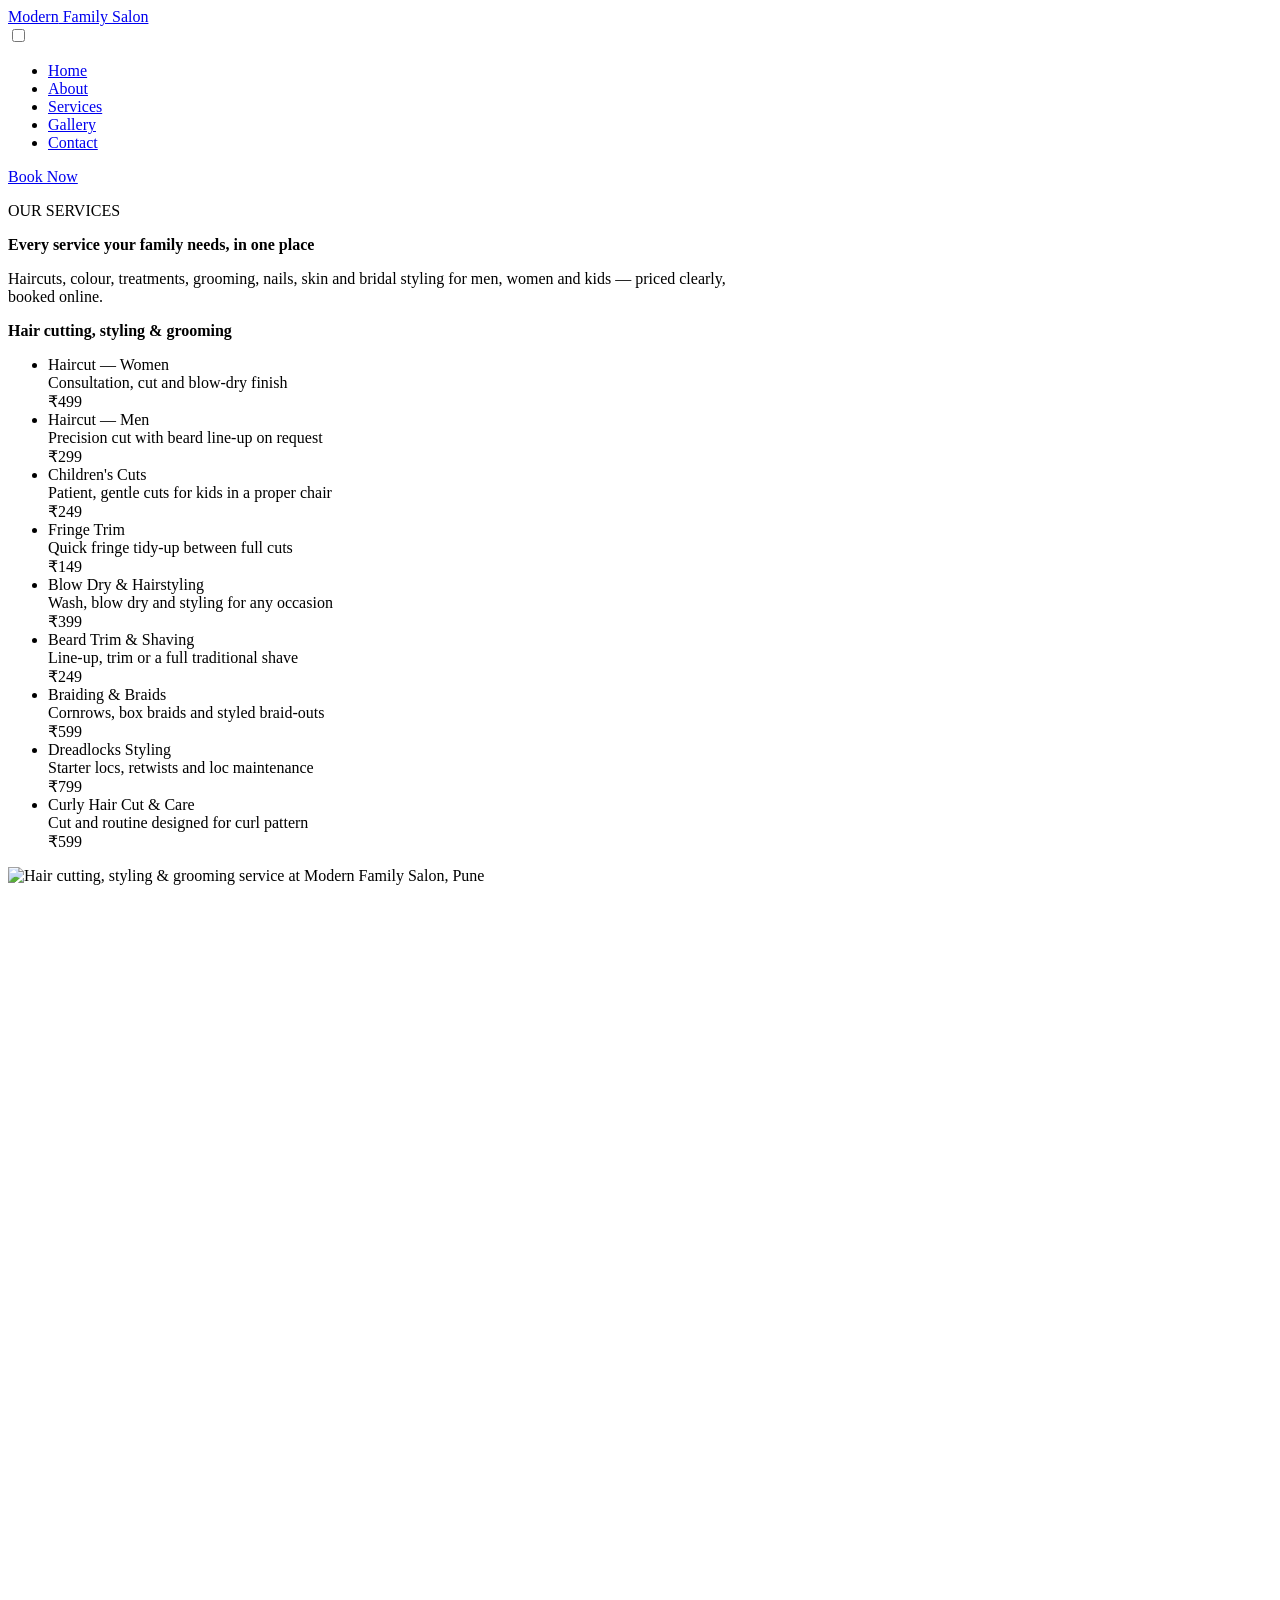
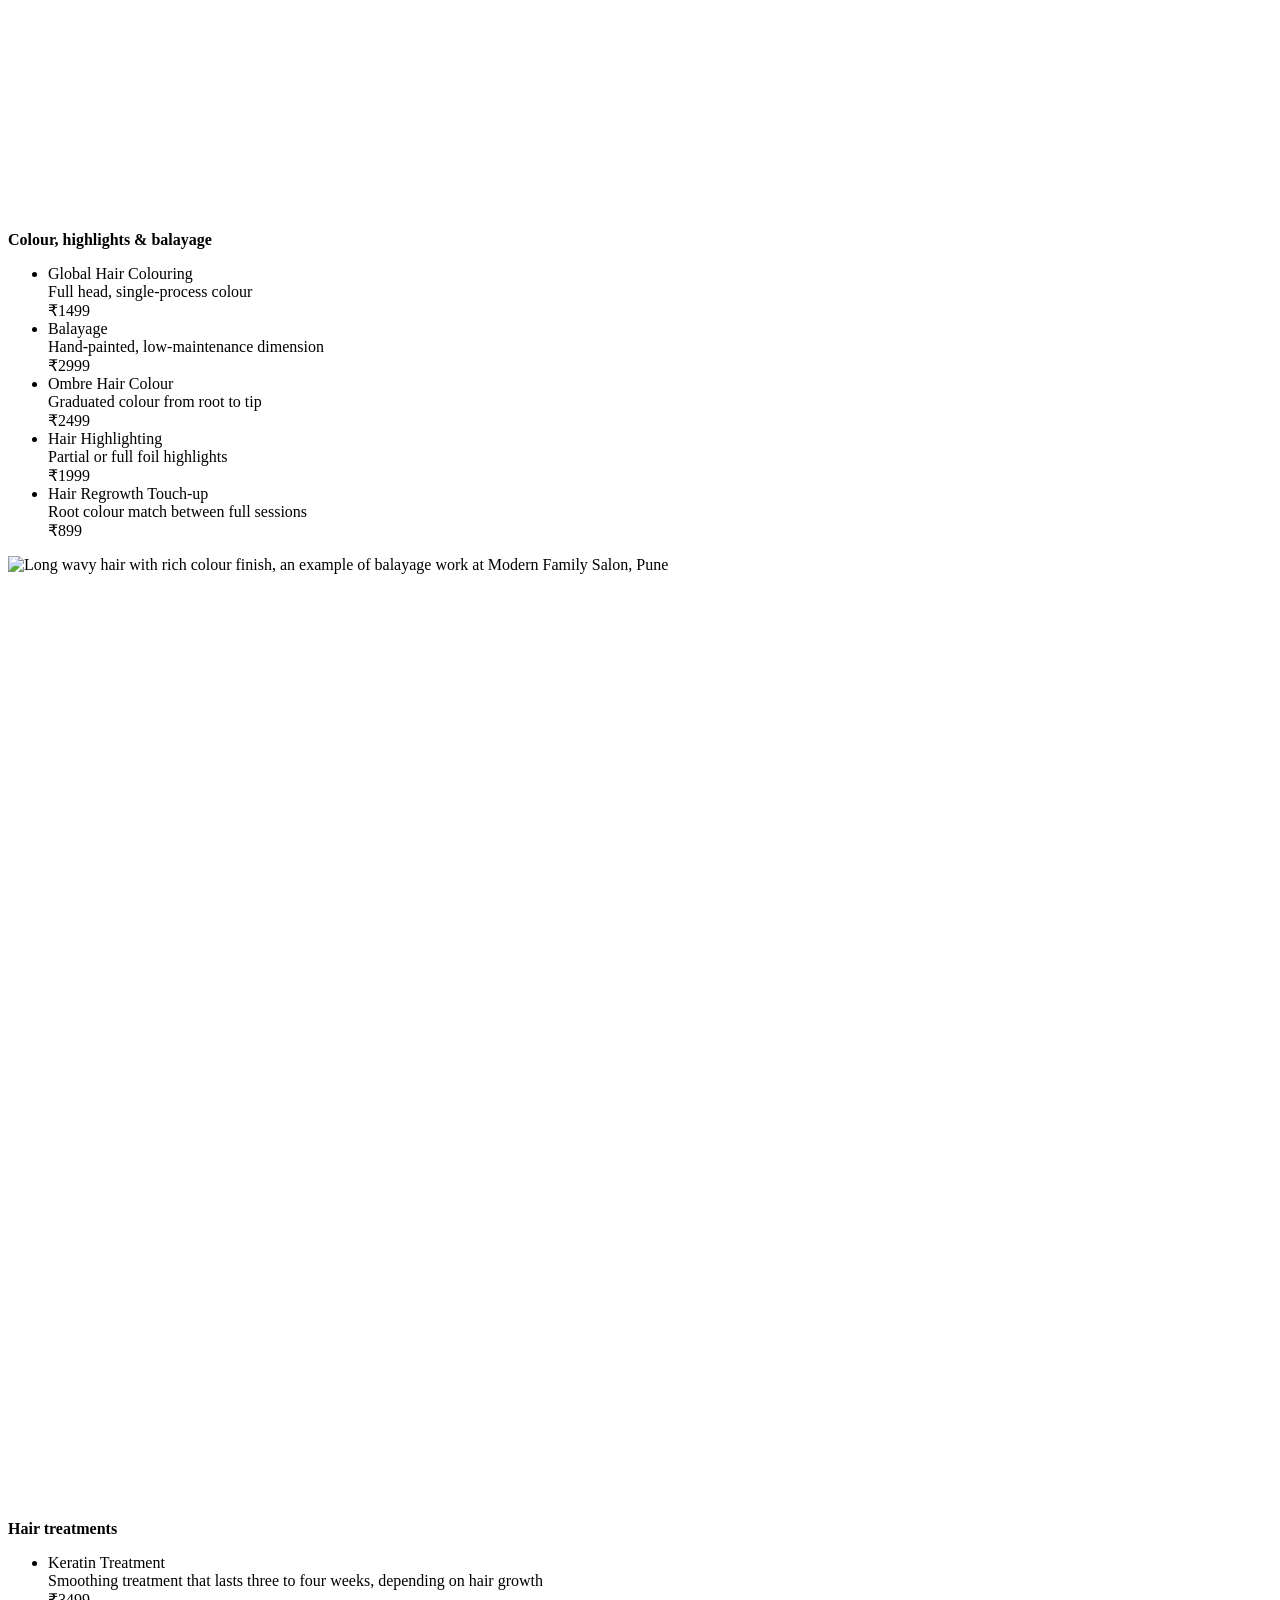
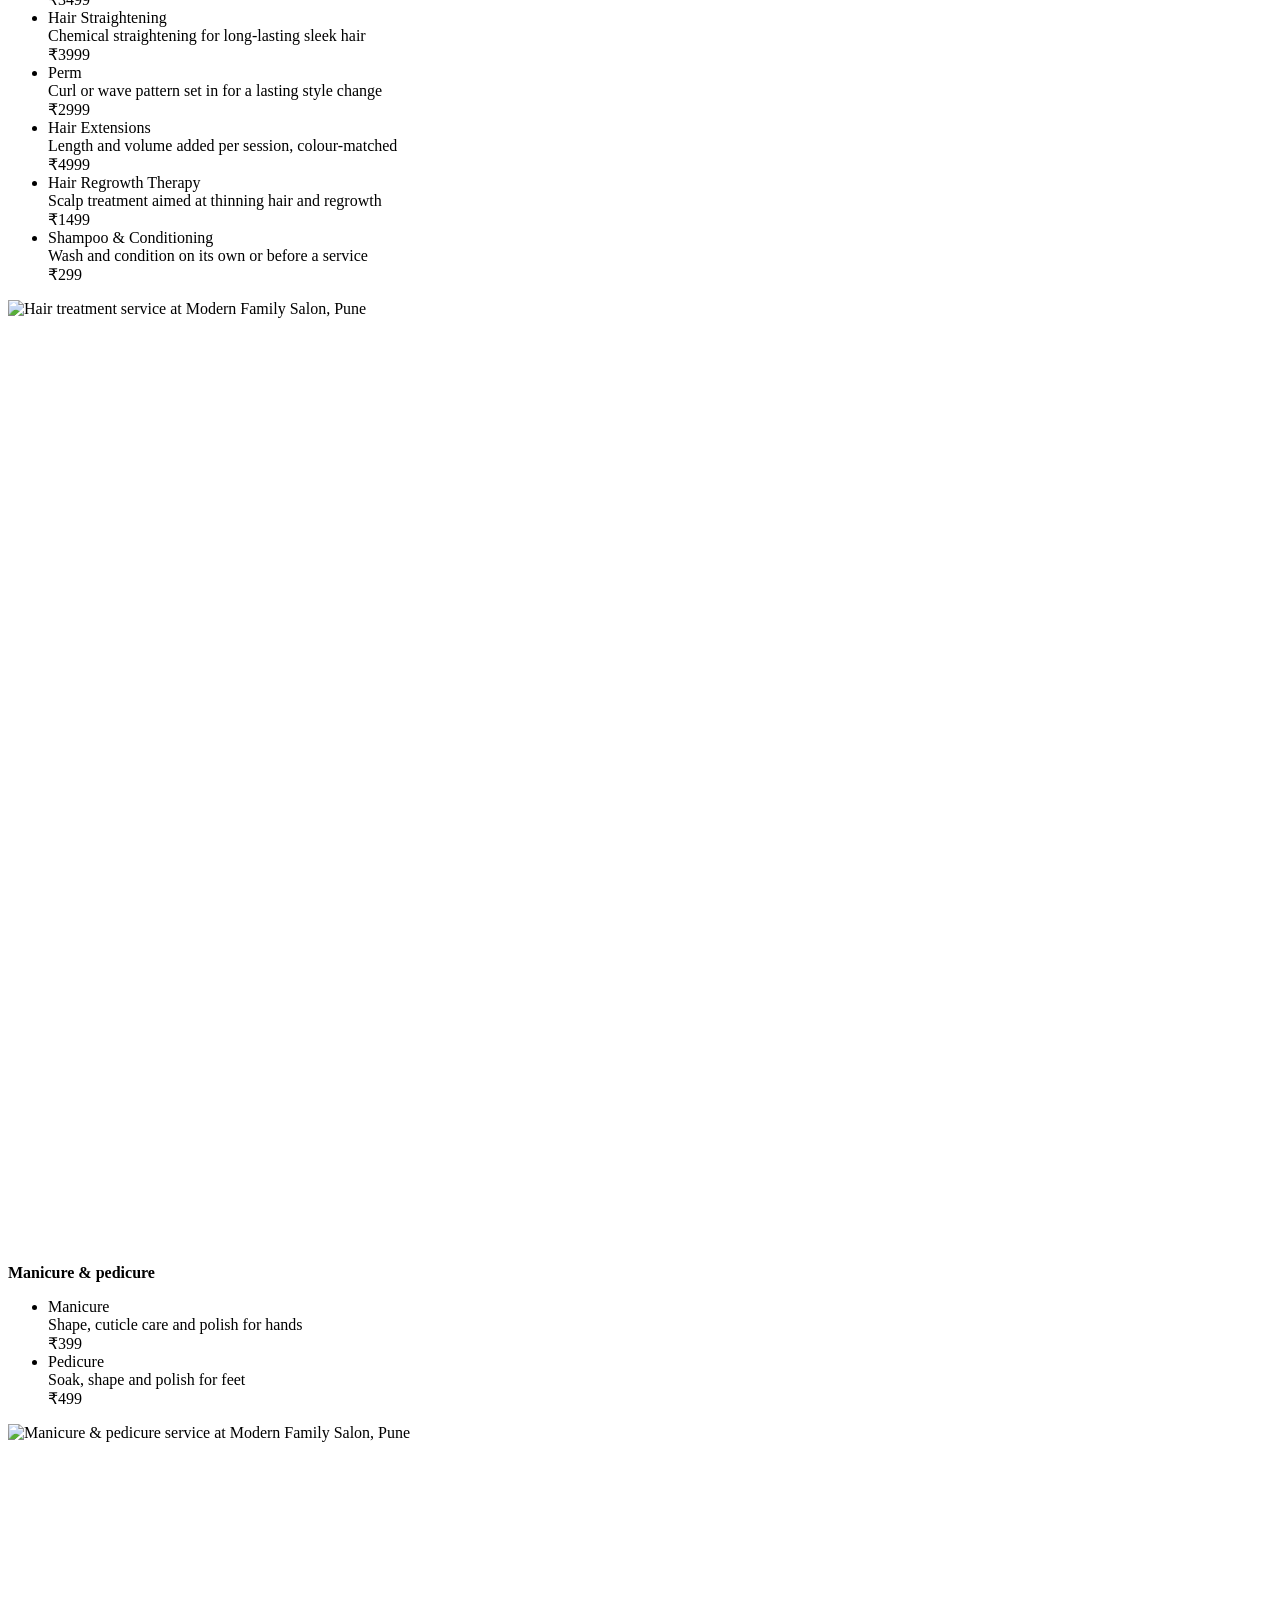
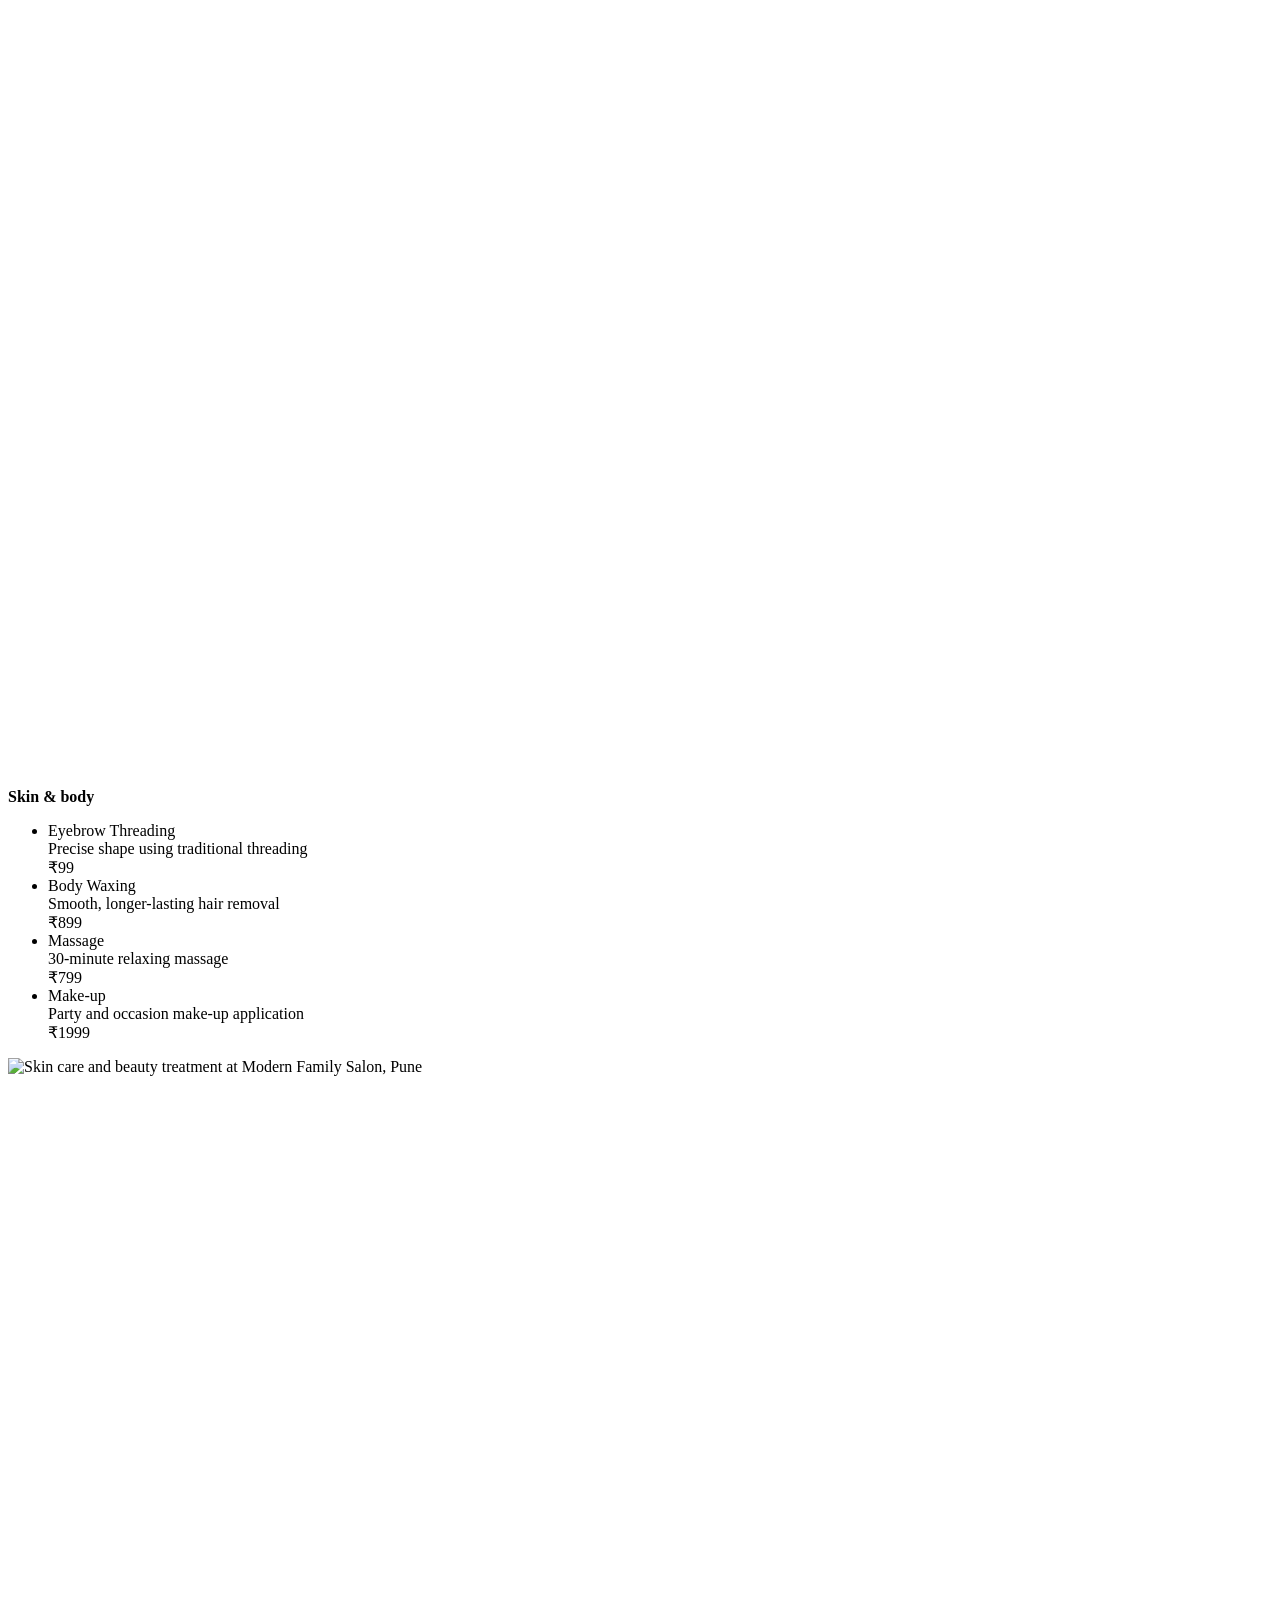
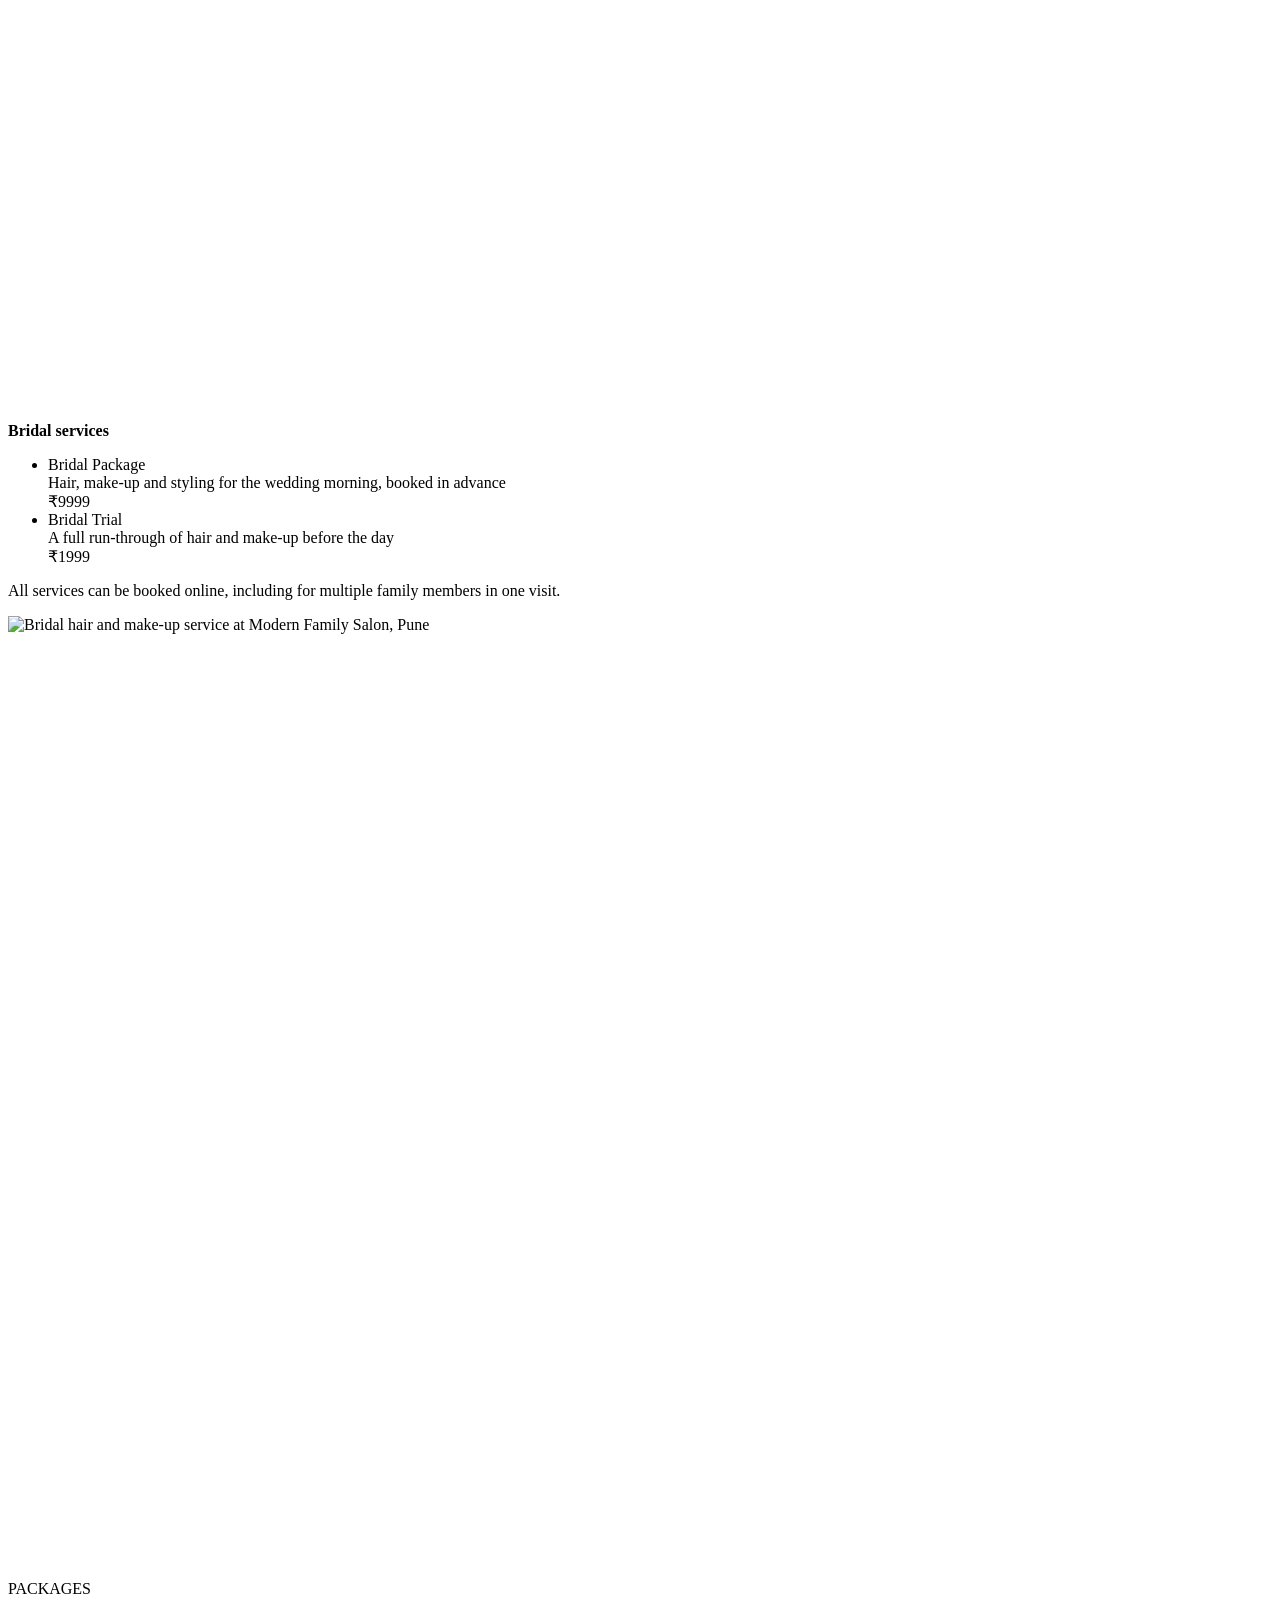
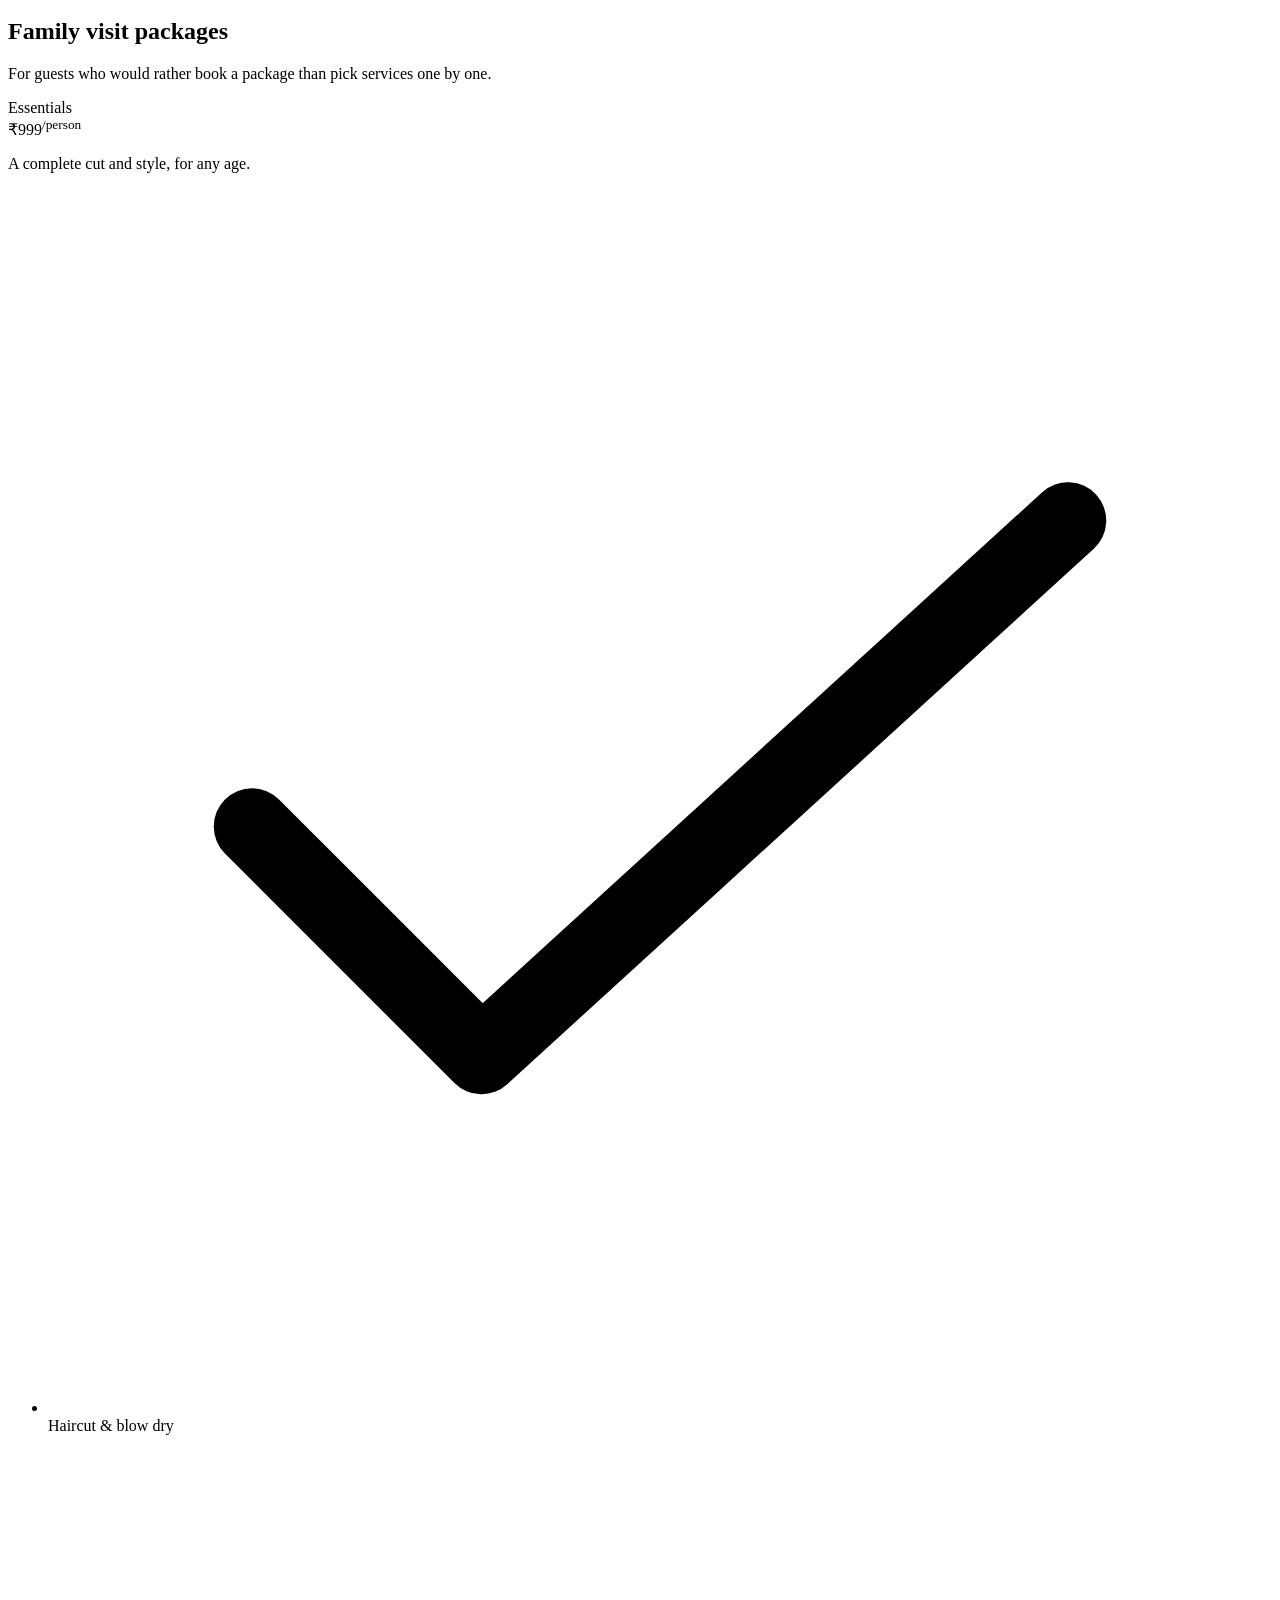
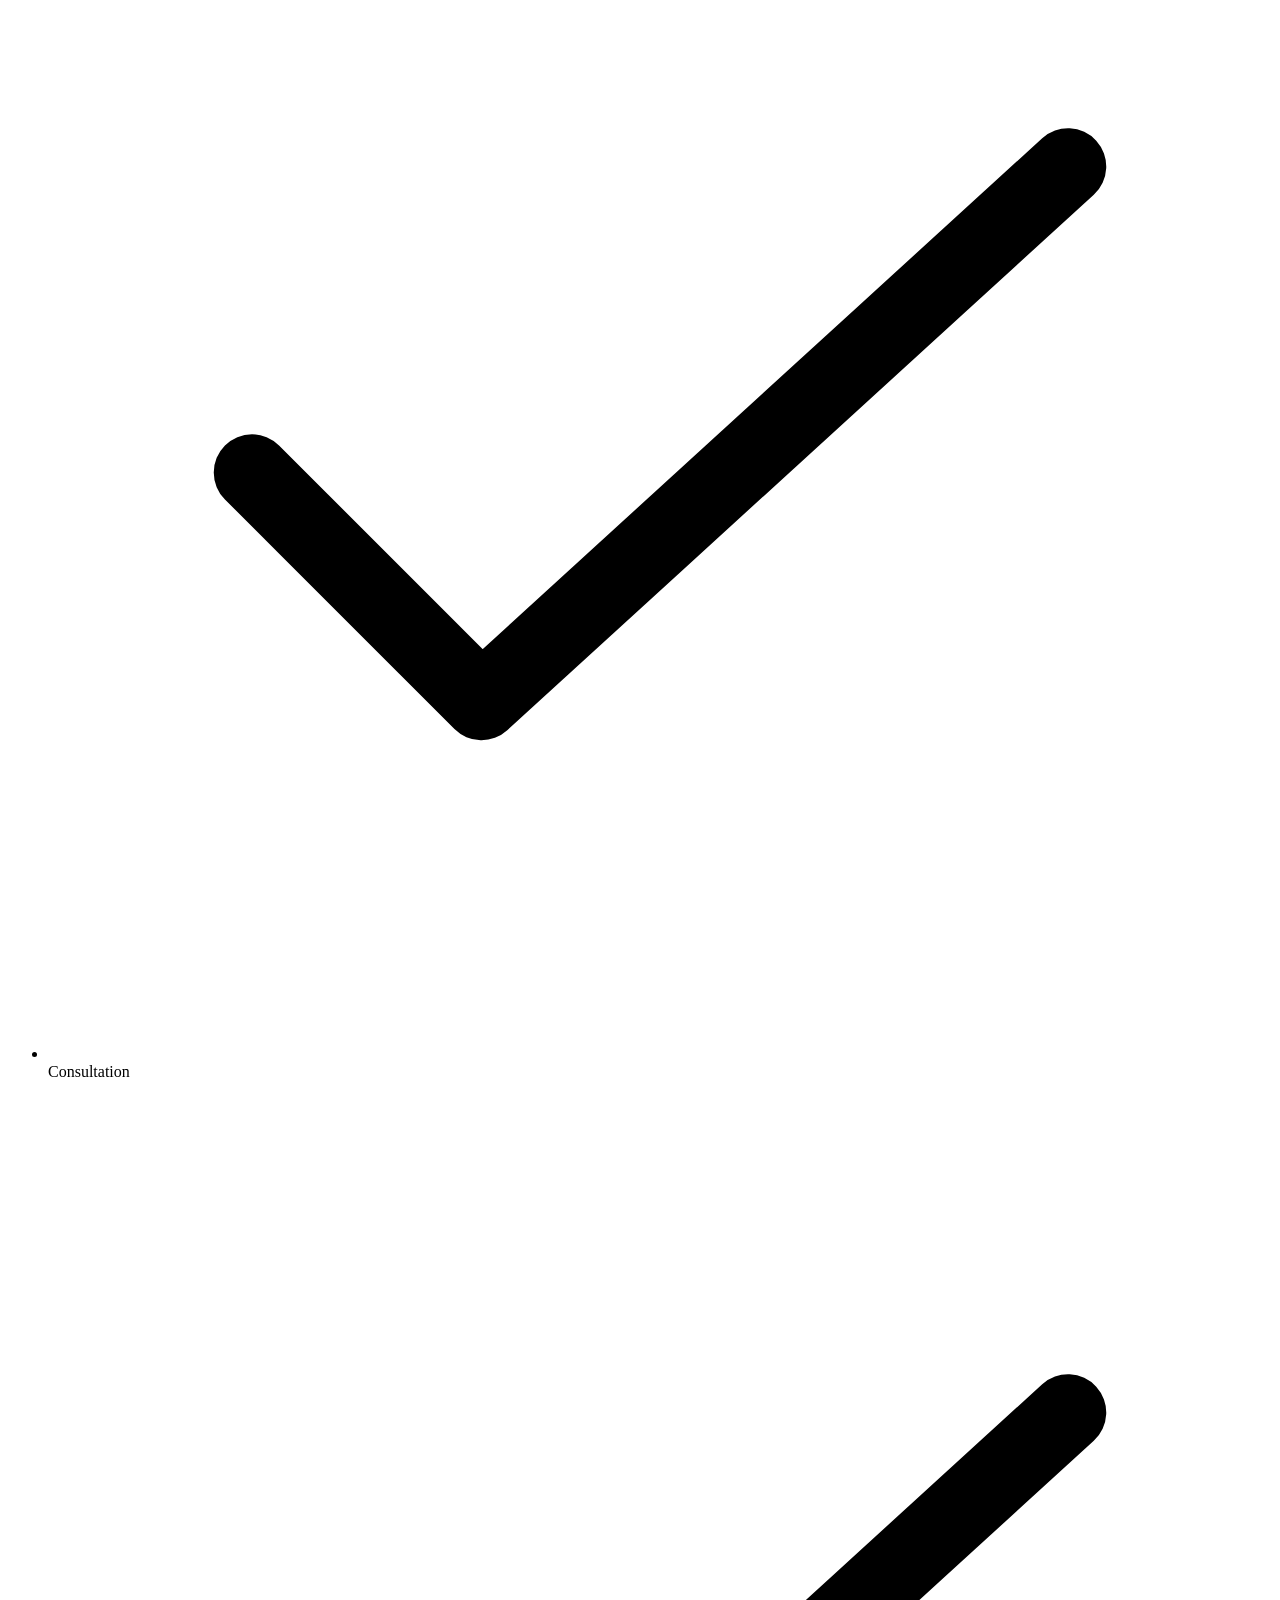
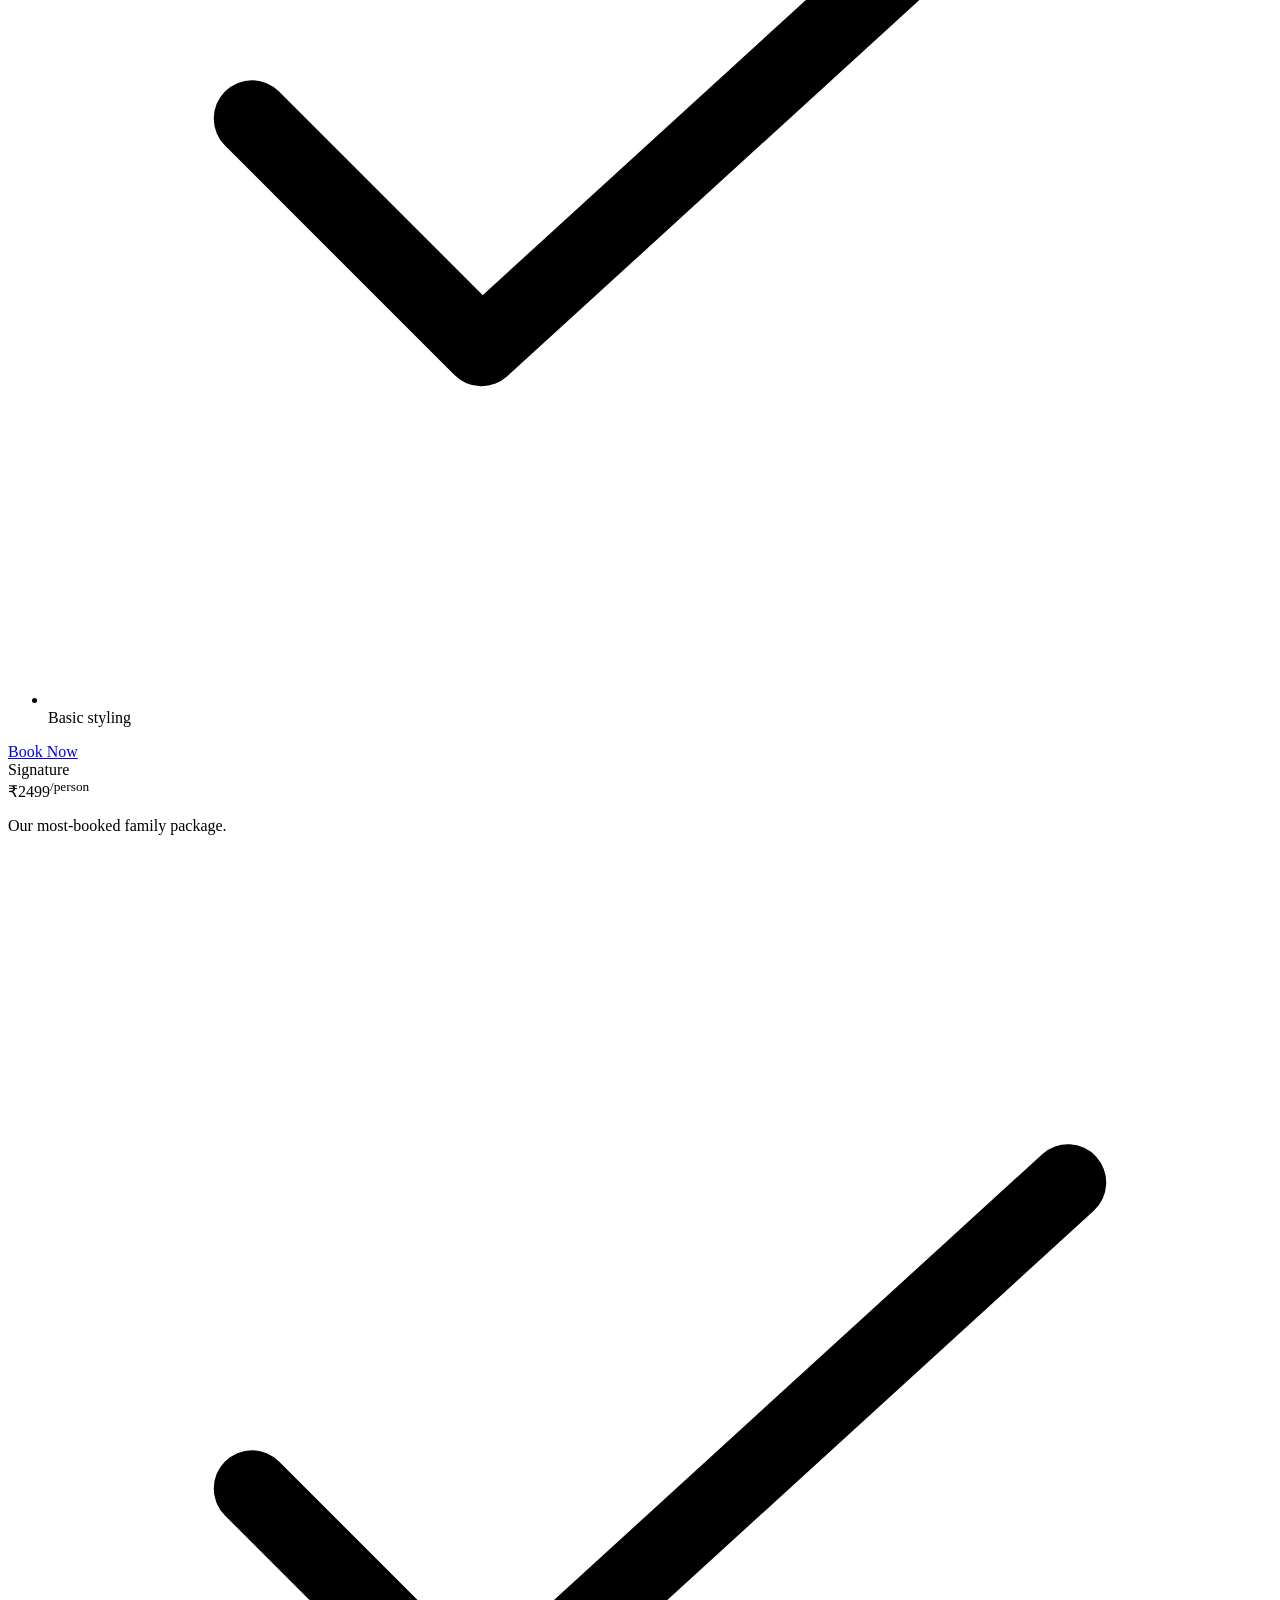
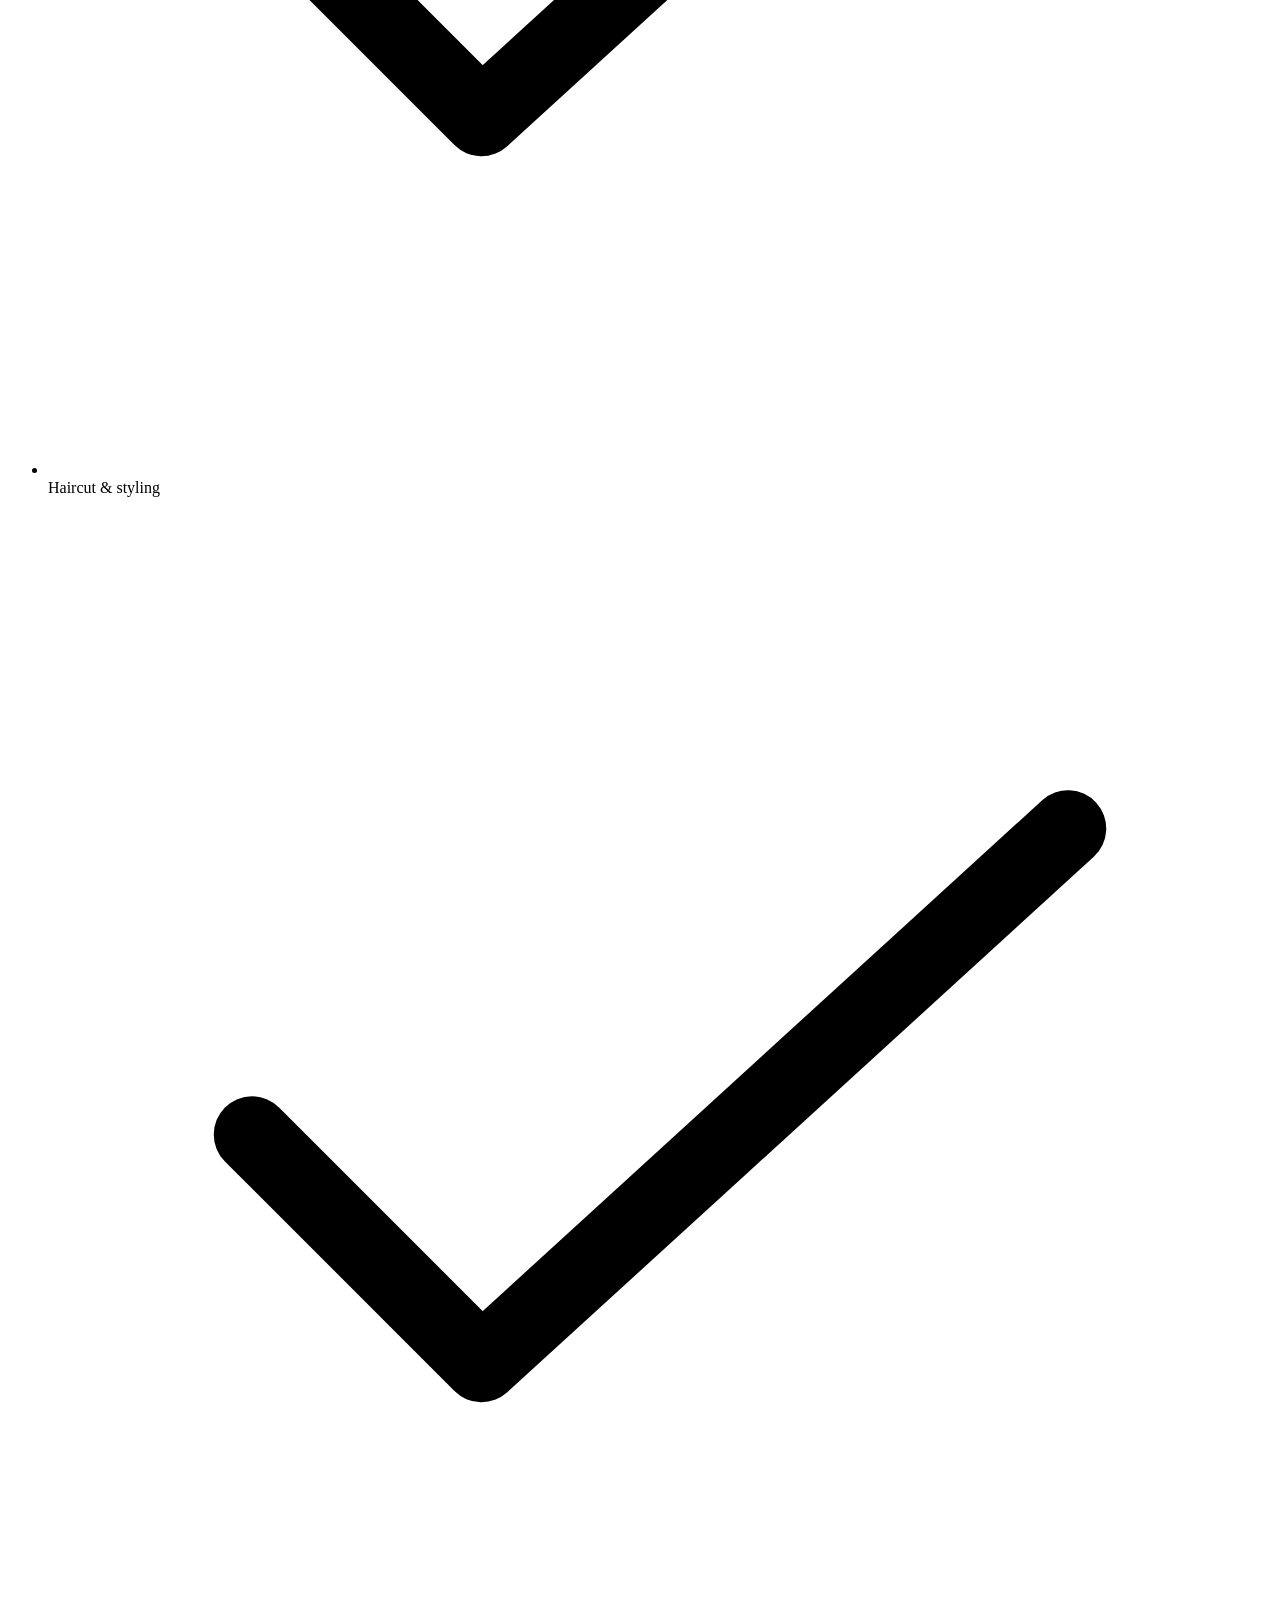
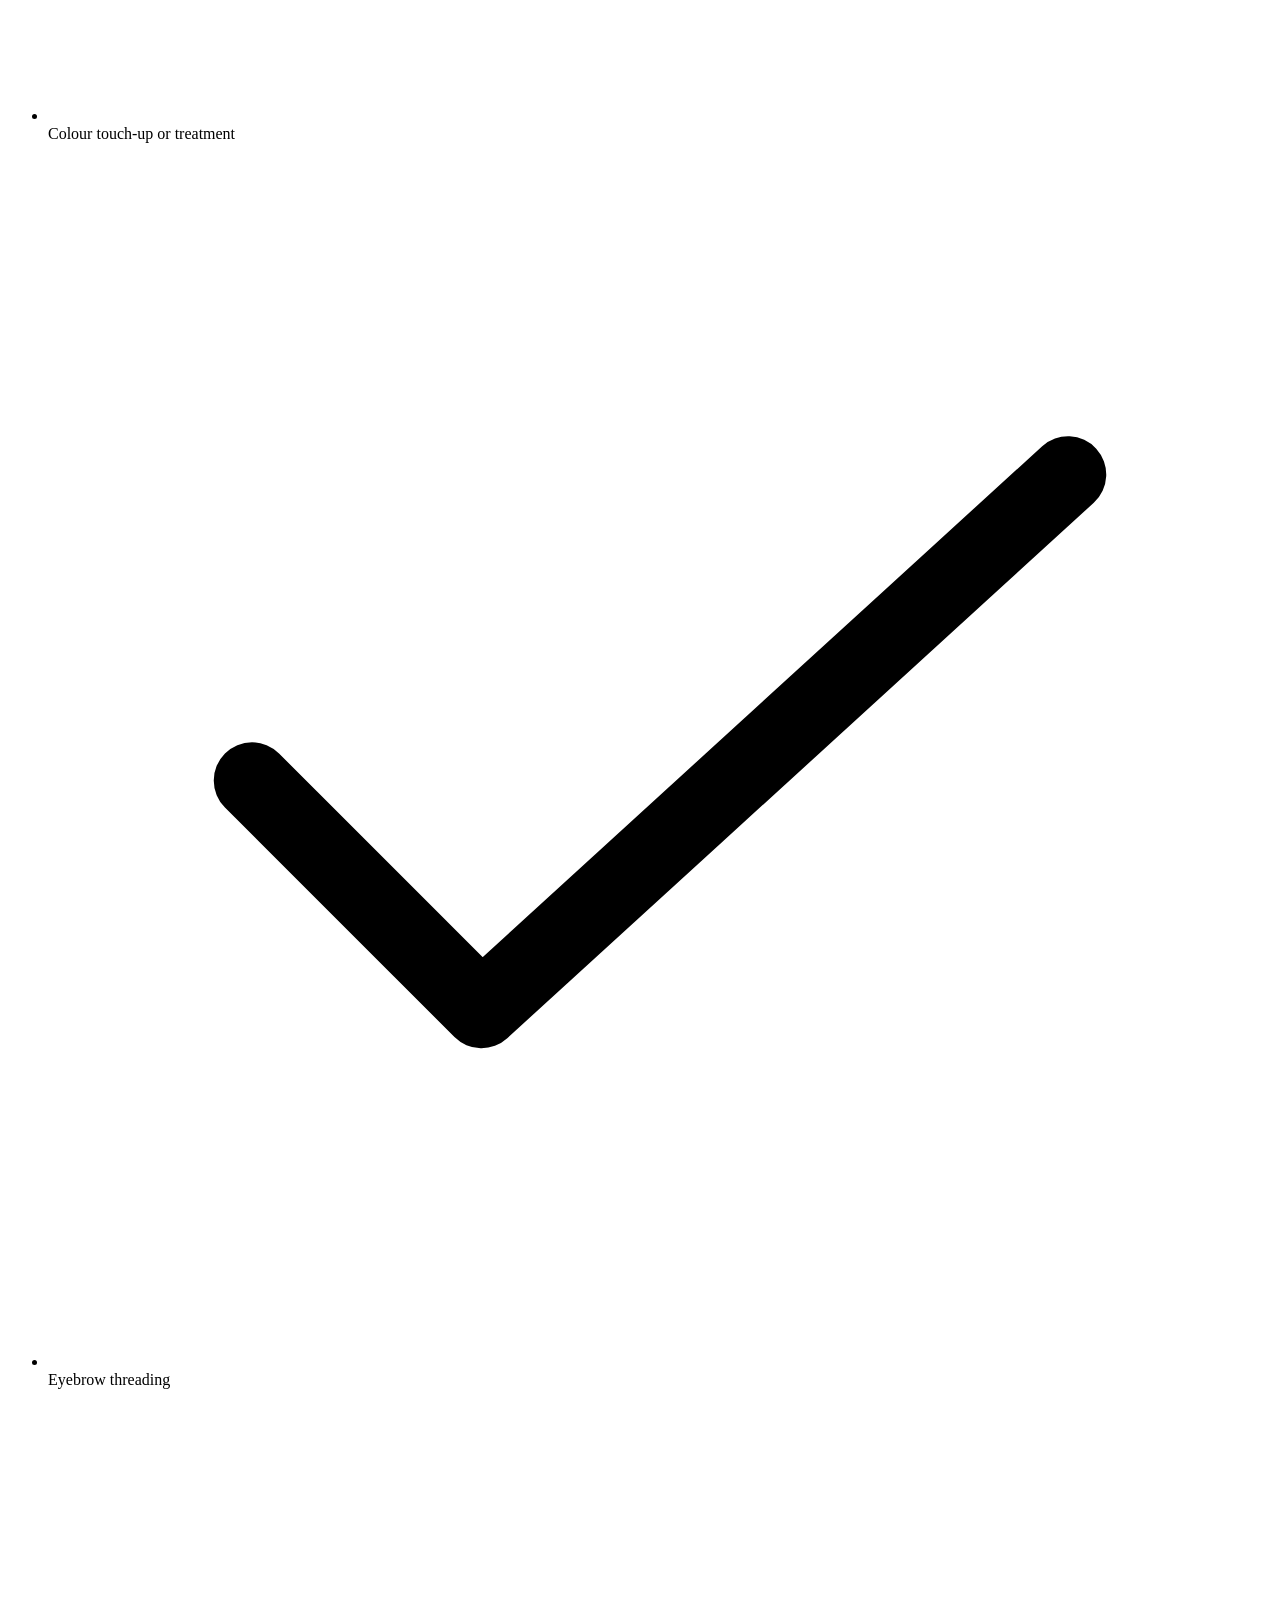
==== services.html @ 1c842bf4 "Add files via upload" ====
<!DOCTYPE html><html lang="en"><head><meta charset="UTF-8">
<title>Services &amp; Pricing | Modern Family Salon, Nanded City, Pune</title>
<meta name="description" content="Full price list for Modern Family Salon: haircuts, colour, balayage, keratin treatment, nails, waxing, massage and bridal packages in Nanded City, Pune.">
<link rel="icon" href="data:image/svg+xml,%3Csvg xmlns='http://www.w3.org/2000/svg' viewBox='0 0 100 100'%3E%3Ctext y='.9em' font-size='90'%3E%F0%9F%92%87%3C/text%3E%3C/svg%3E">
<meta name="viewport" content="width=device-width, initial-scale=1">
<meta property="og:title" content="Services &amp; Pricing | Modern Family Salon, Nanded City, Pune">
<meta property="og:description" content="Full price list for Modern Family Salon: haircuts, colour, balayage, keratin treatment, nails, waxing, massage and bridal packages in Nanded City, Pune.">
<meta property="og:type" content="website">
<meta property="og:url" content="https://modernfamilysalon.in/services.html">
<meta property="og:image" content="https://picsum.photos/seed/2349/1200/800">
<meta name="twitter:card" content="summary_large_image">
<meta name="twitter:title" content="Services &amp; Pricing | Modern Family Salon, Nanded City, Pune">
<meta name="twitter:description" content="Full price list for Modern Family Salon: haircuts, colour, balayage, keratin treatment, nails, waxing, massage and bridal packages in Nanded City, Pune.">
<link rel="stylesheet" href="styles.css">
<script type="application/ld+json">{"@context":"https://schema.org","@type":"HairSalon","name":"Modern Family Salon","image":"https://picsum.photos/seed/79256/1200/800","description":"Full price list for Modern Family Salon: haircuts, colour, balayage, keratin treatment, nails, waxing, massage and bridal packages in Nanded City, Pune.","url":"https://modernfamilysalon.in/services.html","telephone":"+91-98765-43210","email":"hello@modernfamilysalon.in","priceRange":"₹₹","address":{"@type":"PostalAddress","streetAddress":"Shop 4, Sereno Business Hub, Nanded City","addressLocality":"Pune","addressRegion":"Maharashtra","postalCode":"411041","addressCountry":"IN"},"openingHoursSpecification":[{"@type":"OpeningHoursSpecification","dayOfWeek":["Monday","Tuesday","Wednesday","Thursday","Friday","Saturday"],"opens":"10:00","closes":"20:00"},{"@type":"OpeningHoursSpecification","dayOfWeek":"Sunday","opens":"11:00","closes":"18:00"}],"sameAs":["https://instagram.com/modernfamilysalon","https://facebook.com/modernfamilysalon"]}</script></head><body><header class="site-header"><div class="container"><a href="index.html" class="logo"><span>Modern</span> Family Salon</a>
<nav class="main-nav"><input type="checkbox" id="nav-toggle" class="nav-toggle"><label for="nav-toggle" class="nav-toggle-label" aria-label="Toggle menu"><span></span><span></span><span></span></label>
<ul class="nav-links">
<li><a href="index.html">Home</a></li>
<li><a href="about.html">About</a></li>
<li><a href="services.html" aria-current="page">Services</a></li>
<li><a href="gallery.html">Gallery</a></li>
<li><a href="contact.html">Contact</a></li>
</ul>
<a href="contact.html" class="btn btn-primary header-cta">Book Now</a>
</nav></div></header>
<section class="hero"><div class="container"><div class="section-heading center fade-up" style="max-width:760px"><p class="eyebrow" style="justify-content:center">OUR SERVICES</p><h1 style="font-size:var(--fs-h1)">Every service your family needs, in one place</h1><p style="margin-top:16px;color:var(--text-secondary);font-size:var(--fs-body-lg)">Haircuts, colour, treatments, grooming, nails, skin and bridal styling for men, women and kids &mdash; priced clearly, booked online.</p></div></div></section>
<section><div class="container">
<div class="service-row" id="hair"><div><h3 style="font-size:var(--fs-h3);margin-bottom:16px">Hair cutting, styling &amp; grooming</h3><ul class="service-list"><li><div><div class="svc-name">Haircut &mdash; Women</div><div class="svc-desc">Consultation, cut and blow-dry finish</div></div><div class="svc-price">&#8377;499</div></li><li><div><div class="svc-name">Haircut &mdash; Men</div><div class="svc-desc">Precision cut with beard line-up on request</div></div><div class="svc-price">&#8377;299</div></li><li><div><div class="svc-name">Children's Cuts</div><div class="svc-desc">Patient, gentle cuts for kids in a proper chair</div></div><div class="svc-price">&#8377;249</div></li><li><div><div class="svc-name">Fringe Trim</div><div class="svc-desc">Quick fringe tidy-up between full cuts</div></div><div class="svc-price">&#8377;149</div></li><li><div><div class="svc-name">Blow Dry &amp; Hairstyling</div><div class="svc-desc">Wash, blow dry and styling for any occasion</div></div><div class="svc-price">&#8377;399</div></li><li><div><div class="svc-name">Beard Trim &amp; Shaving</div><div class="svc-desc">Line-up, trim or a full traditional shave</div></div><div class="svc-price">&#8377;249</div></li><li><div><div class="svc-name">Braiding &amp; Braids</div><div class="svc-desc">Cornrows, box braids and styled braid-outs</div></div><div class="svc-price">&#8377;599</div></li><li><div><div class="svc-name">Dreadlocks Styling</div><div class="svc-desc">Starter locs, retwists and loc maintenance</div></div><div class="svc-price">&#8377;799</div></li><li><div><div class="svc-name">Curly Hair Cut &amp; Care</div><div class="svc-desc">Cut and routine designed for curl pattern</div></div><div class="svc-price">&#8377;599</div></li></ul></div><div class="frame" style="aspect-ratio:4/3"><img src="https://picsum.photos/seed/60085/700/525" alt="Hair cutting, styling &amp; grooming service at Modern Family Salon, Pune" loading="lazy"></div></div>
<div class="service-row" id="colour"><div><h3 style="font-size:var(--fs-h3);margin-bottom:16px">Colour, highlights &amp; balayage</h3><ul class="service-list"><li><div><div class="svc-name">Global Hair Colouring</div><div class="svc-desc">Full head, single-process colour</div></div><div class="svc-price">&#8377;1499</div></li><li><div><div class="svc-name">Balayage</div><div class="svc-desc">Hand-painted, low-maintenance dimension</div></div><div class="svc-price">&#8377;2999</div></li><li><div><div class="svc-name">Ombre Hair Colour</div><div class="svc-desc">Graduated colour from root to tip</div></div><div class="svc-price">&#8377;2499</div></li><li><div><div class="svc-name">Hair Highlighting</div><div class="svc-desc">Partial or full foil highlights</div></div><div class="svc-price">&#8377;1999</div></li><li><div><div class="svc-name">Hair Regrowth Touch-up</div><div class="svc-desc">Root colour match between full sessions</div></div><div class="svc-price">&#8377;899</div></li></ul></div><div class="frame" style="aspect-ratio:4/3"><img src="assets/banner-image.avif" alt="Long wavy hair with rich colour finish, an example of balayage work at Modern Family Salon, Pune" loading="lazy"></div></div>
<div class="service-row"><div><h3 style="font-size:var(--fs-h3);margin-bottom:16px">Hair treatments</h3><ul class="service-list">
<li><div><div class="svc-name">Keratin Treatment</div><div class="svc-desc">Smoothing treatment that lasts three to four weeks, depending on hair growth</div></div><div class="svc-price">&#8377;3499</div></li>
<li><div><div class="svc-name">Hair Straightening</div><div class="svc-desc">Chemical straightening for long-lasting sleek hair</div></div><div class="svc-price">&#8377;3999</div></li>
<li><div><div class="svc-name">Perm</div><div class="svc-desc">Curl or wave pattern set in for a lasting style change</div></div><div class="svc-price">&#8377;2999</div></li>
<li><div><div class="svc-name">Hair Extensions</div><div class="svc-desc">Length and volume added per session, colour-matched</div></div><div class="svc-price">&#8377;4999</div></li>
<li><div><div class="svc-name">Hair Regrowth Therapy</div><div class="svc-desc">Scalp treatment aimed at thinning hair and regrowth</div></div><div class="svc-price">&#8377;1499</div></li>
<li><div><div class="svc-name">Shampoo &amp; Conditioning</div><div class="svc-desc">Wash and condition on its own or before a service</div></div><div class="svc-price">&#8377;299</div></li>
</ul></div><div class="frame" style="aspect-ratio:4/3"><img src="https://picsum.photos/seed/40846/700/525" alt="Hair treatment service at Modern Family Salon, Pune" loading="lazy"></div></div>
<div class="service-row" id="nails"><div><h3 style="font-size:var(--fs-h3);margin-bottom:16px">Manicure &amp; pedicure</h3><ul class="service-list"><li><div><div class="svc-name">Manicure</div><div class="svc-desc">Shape, cuticle care and polish for hands</div></div><div class="svc-price">&#8377;399</div></li><li><div><div class="svc-name">Pedicure</div><div class="svc-desc">Soak, shape and polish for feet</div></div><div class="svc-price">&#8377;499</div></li></ul></div><div class="frame" style="aspect-ratio:4/3"><img src="https://picsum.photos/seed/37453/700/525" alt="Manicure &amp; pedicure service at Modern Family Salon, Pune" loading="lazy"></div></div>
<div class="service-row" id="skin-body"><div><h3 style="font-size:var(--fs-h3);margin-bottom:16px">Skin &amp; body</h3><ul class="service-list"><li><div><div class="svc-name">Eyebrow Threading</div><div class="svc-desc">Precise shape using traditional threading</div></div><div class="svc-price">&#8377;99</div></li><li><div><div class="svc-name">Body Waxing</div><div class="svc-desc">Smooth, longer-lasting hair removal</div></div><div class="svc-price">&#8377;899</div></li><li><div><div class="svc-name">Massage</div><div class="svc-desc">30-minute relaxing massage</div></div><div class="svc-price">&#8377;799</div></li><li><div><div class="svc-name">Make-up</div><div class="svc-desc">Party and occasion make-up application</div></div><div class="svc-price">&#8377;1999</div></li></ul></div><div class="frame" style="aspect-ratio:4/3"><img src="assets/skin-care.avif" alt="Skin care and beauty treatment at Modern Family Salon, Pune" loading="lazy"></div></div>
<div class="service-row" id="bridal"><div><h3 style="font-size:var(--fs-h3);margin-bottom:16px">Bridal services</h3><ul class="service-list">
<li><div><div class="svc-name">Bridal Package</div><div class="svc-desc">Hair, make-up and styling for the wedding morning, booked in advance</div></div><div class="svc-price">&#8377;9999</div></li>
<li><div><div class="svc-name">Bridal Trial</div><div class="svc-desc">A full run-through of hair and make-up before the day</div></div><div class="svc-price">&#8377;1999</div></li>
</ul><p style="margin-top:16px;color:var(--text-secondary)">All services can be booked online, including for multiple family members in one visit.</p></div><div class="frame frame-image" style="aspect-ratio:4/3;border-radius:var(--radius-image)"><img src="https://picsum.photos/seed/3687/700/525" alt="Bridal hair and make-up service at Modern Family Salon, Pune" loading="lazy"></div></div>
</div></section>

<section class="bg-raised"><div class="container">
<div class="section-heading"><p class="eyebrow">PACKAGES</p><h2>Family visit packages</h2><p>For guests who would rather book a package than pick services one by one.</p></div>
<div class="pricing">
<div class="tier fade-up"><span class="tier-name">Essentials</span><div class="tier-price">&#8377;999<sup>/person</sup></div><p class="tier-desc">A complete cut and style, for any age.</p><ul>
<li><svg viewBox="0 0 24 24" fill="none" stroke="currentColor" stroke-width="1.5" stroke-linecap="round" stroke-linejoin="round"><path d="M4 12.5l4.5 4.5L20 6.5"/></svg>Haircut &amp; blow dry</li><li><svg viewBox="0 0 24 24" fill="none" stroke="currentColor" stroke-width="1.5" stroke-linecap="round" stroke-linejoin="round"><path d="M4 12.5l4.5 4.5L20 6.5"/></svg>Consultation</li><li><svg viewBox="0 0 24 24" fill="none" stroke="currentColor" stroke-width="1.5" stroke-linecap="round" stroke-linejoin="round"><path d="M4 12.5l4.5 4.5L20 6.5"/></svg>Basic styling</li></ul><a href="contact.html" class="btn btn-secondary" style="width:100%">Book Now</a></div>
<div class="tier tier-featured fade-up d1"><span class="tier-name">Signature</span><div class="tier-price">&#8377;2499<sup>/person</sup></div><p class="tier-desc">Our most-booked family package.</p><ul>
<li><svg viewBox="0 0 24 24" fill="none" stroke="currentColor" stroke-width="1.5" stroke-linecap="round" stroke-linejoin="round"><path d="M4 12.5l4.5 4.5L20 6.5"/></svg>Haircut &amp; styling</li><li><svg viewBox="0 0 24 24" fill="none" stroke="currentColor" stroke-width="1.5" stroke-linecap="round" stroke-linejoin="round"><path d="M4 12.5l4.5 4.5L20 6.5"/></svg>Colour touch-up or treatment</li><li><svg viewBox="0 0 24 24" fill="none" stroke="currentColor" stroke-width="1.5" stroke-linecap="round" stroke-linejoin="round"><path d="M4 12.5l4.5 4.5L20 6.5"/></svg>Eyebrow threading</li><li><svg viewBox="0 0 24 24" fill="none" stroke="currentColor" stroke-width="1.5" stroke-linecap="round" stroke-linejoin="round"><path d="M4 12.5l4.5 4.5L20 6.5"/></svg>Shampoo &amp; conditioning</li></ul><a href="contact.html" class="btn btn-primary" style="width:100%">Book Now</a></div>
<div class="tier fade-up d2"><span class="tier-name">Bridal Day</span><div class="tier-price">&#8377;9999<sup>/bride</sup></div><p class="tier-desc">Trial included, morning-of styling on site.</p><ul>
<li><svg viewBox="0 0 24 24" fill="none" stroke="currentColor" stroke-width="1.5" stroke-linecap="round" stroke-linejoin="round"><path d="M4 12.5l4.5 4.5L20 6.5"/></svg>Bridal trial</li><li><svg viewBox="0 0 24 24" fill="none" stroke="currentColor" stroke-width="1.5" stroke-linecap="round" stroke-linejoin="round"><path d="M4 12.5l4.5 4.5L20 6.5"/></svg>Hair &amp; make-up, wedding morning</li><li><svg viewBox="0 0 24 24" fill="none" stroke="currentColor" stroke-width="1.5" stroke-linecap="round" stroke-linejoin="round"><path d="M4 12.5l4.5 4.5L20 6.5"/></svg>Manicure &amp; pedicure</li><li><svg viewBox="0 0 24 24" fill="none" stroke="currentColor" stroke-width="1.5" stroke-linecap="round" stroke-linejoin="round"><path d="M4 12.5l4.5 4.5L20 6.5"/></svg>One companion style, complimentary</li></ul><a href="contact.html" class="btn btn-secondary" style="width:100%">Book Now</a></div>
</div></div></section>

<section><div class="container">
<div class="section-heading"><p class="eyebrow">WHY US</p><h2>What a family salon should actually offer</h2></div>
<div class="compare-wrap"><table class="compare"><thead><tr><th>&nbsp;</th><th class="highlight-col">Modern Family Salon</th><th>Typical Salon</th></tr></thead><tbody>
<tr><td>One booking for the whole family</td><td class="highlight-col"><span class="yes"><svg viewBox="0 0 24 24" fill="none" stroke="currentColor" stroke-width="1.5" stroke-linecap="round" stroke-linejoin="round"><path d="M4 12.5l4.5 4.5L20 6.5"/></svg></span></td><td>&mdash;</td></tr>
<tr><td>Dedicated children's chairs &amp; cuts</td><td class="highlight-col"><span class="yes"><svg viewBox="0 0 24 24" fill="none" stroke="currentColor" stroke-width="1.5" stroke-linecap="round" stroke-linejoin="round"><path d="M4 12.5l4.5 4.5L20 6.5"/></svg></span></td><td>&mdash;</td></tr>
<tr><td>Specialist per service, not a generalist</td><td class="highlight-col"><span class="yes"><svg viewBox="0 0 24 24" fill="none" stroke="currentColor" stroke-width="1.5" stroke-linecap="round" stroke-linejoin="round"><path d="M4 12.5l4.5 4.5L20 6.5"/></svg></span></td><td>Sometimes</td></tr>
<tr><td>Online booking with instant confirmation</td><td class="highlight-col"><span class="yes"><svg viewBox="0 0 24 24" fill="none" stroke="currentColor" stroke-width="1.5" stroke-linecap="round" stroke-linejoin="round"><path d="M4 12.5l4.5 4.5L20 6.5"/></svg></span></td><td>Often phone-only</td></tr>
<tr><td>Appointment-only, no crowded waiting area</td><td class="highlight-col"><span class="yes"><svg viewBox="0 0 24 24" fill="none" stroke="currentColor" stroke-width="1.5" stroke-linecap="round" stroke-linejoin="round"><path d="M4 12.5l4.5 4.5L20 6.5"/></svg></span></td><td>Varies</td></tr>
</tbody></table></div></div></section>

<section class="bg-raised"><div class="container"><div class="section-heading"><p class="eyebrow">FAQ</p><h2>Have questions?</h2></div>
<div class="accordion">
<details><summary>Do you take walk-ins or only appointments?<span class="plus">+</span></summary><p class="answer">We hold a few walk-in slots daily, but booking online guarantees your preferred time and stylist.</p></details>
<details><summary>Can I book for my whole family in one slot?<span class="plus">+</span></summary><p class="answer">Yes. Add each family member and their service when you book online, and we will schedule your chairs together.</p></details>
<details><summary>Do you offer services for children?<span class="plus">+</span></summary><p class="answer">Yes, children's cuts are a dedicated service with seating and pacing suited to kids.</p></details>
<details><summary>How do I book an appointment online?<span class="plus">+</span></summary><p class="answer">Use the contact page to send your preferred date, time and services, and we will confirm by phone or WhatsApp.</p></details>
<details><summary>What is included in the bridal package?<span class="plus">+</span></summary><p class="answer">A trial session plus hair, make-up and styling on the wedding morning at the studio.</p></details>
</div></div></section>
<section class="bg-inverse"><div class="container" style="text-align:center"><h2 class="fade-up">Ready to book your family in?</h2><p style="margin:16px auto 32px;max-width:520px" class="fade-up d1">Choose your services and preferred time, and we will confirm the rest.</p><a href="contact.html" class="btn btn-primary fade-up d2">Book Now</a></div></section>
<footer class="site-footer"><div class="container"><div class="footer-grid">
<div><div class="footer-logo">Nue</div><p class="footer-desc">Modern Family Salon is a unisex hair, skin and beauty studio in Nanded City, Pune, for men, women and kids, under one roof.</p>
<div class="social-row"><a href="https://instagram.com/modernfamilysalon" aria-label="Instagram"><svg viewBox="0 0 24 24" fill="none" stroke="currentColor" stroke-width="1.3"><rect x="3" y="3" width="18" height="18" rx="5"/><circle cx="12" cy="12" r="4"/><circle cx="17.3" cy="6.7" r="1"/></svg></a><a href="https://facebook.com/modernfamilysalon" aria-label="Facebook"><svg viewBox="0 0 24 24" fill="none" stroke="currentColor" stroke-width="1.3"><path d="M14 21v-7h2.5l.5-3H14V8.5c0-1 .3-1.5 1.7-1.5H17V4.2c-.5-.07-1.6-.2-2.7-.2-2.6 0-4.3 1.5-4.3 4.4V11H7v3h3v7z"/></svg></a><a href="https://wa.me/919876543210" aria-label="WhatsApp"><svg viewBox="0 0 24 24" fill="none" stroke="currentColor" stroke-width="1.3"><path d="M20 12a8 8 0 1 1-3.3-6.5"/><path d="M20 12a8 8 0 0 1-11.8 7L4 20l1.2-4A8 8 0 0 1 20 12z"/><path d="M9 9c0 3 2 5 5 5"/></svg></a></div></div>
<div><h4>Quick Links</h4><a href="index.html">Home</a><a href="about.html">About</a><a href="services.html">Services</a><a href="gallery.html">Gallery</a><a href="contact.html">Contact</a></div>
<div><h4>Services</h4><a href="services.html#hair">Hair</a><a href="services.html#colour">Colour</a><a href="services.html#nails">Nails</a><a href="services.html#skin-body">Skin &amp; Body</a><a href="services.html#bridal">Bridal &amp; Make-up</a></div>
<div><h4>Visit Us</h4><a href="https://maps.google.com/?q=Nanded+City+Pune" style="display:flex;gap:8px"><svg viewBox="0 0 24 24" fill="none" stroke="currentColor" stroke-width="1.2" stroke-linecap="round" stroke-linejoin="round"><path d="M12 21s7-6.5 7-12a7 7 0 1 0-14 0c0 5.5 7 12 7 12z"/><circle cx="12" cy="9" r="2.4"/></svg><span>Shop 4, Sereno Business Hub, Nanded City, Pune 411041</span></a><a href="tel:+919876543210" style="display:flex;gap:8px"><svg viewBox="0 0 24 24" fill="none" stroke="currentColor" stroke-width="1.2" stroke-linecap="round" stroke-linejoin="round"><path d="M5 3h4l2 5-2.5 2.5a13 13 0 0 0 6 6L17 14l5 2v4a2 2 0 0 1-2 2C10.5 22 2 13.5 2 4a1 1 0 0 1 1-1z"/></svg><span>+91 98765 43210</span></a><a href="mailto:hello@modernfamilysalon.in" style="display:flex;gap:8px"><svg viewBox="0 0 24 24" fill="none" stroke="currentColor" stroke-width="1.2" stroke-linecap="round" stroke-linejoin="round"><rect x="3" y="5" width="18" height="14" rx="2"/><path d="M4 6.5l8 6 8-6"/></svg><span>hello@modernfamilysalon.in</span></a></div>
</div><div class="footer-bottom"><span>&copy; 2026 Modern Family Salon. All rights reserved.</span><span>Nanded City, Pune, Maharashtra</span></div></div></footer></body></html>
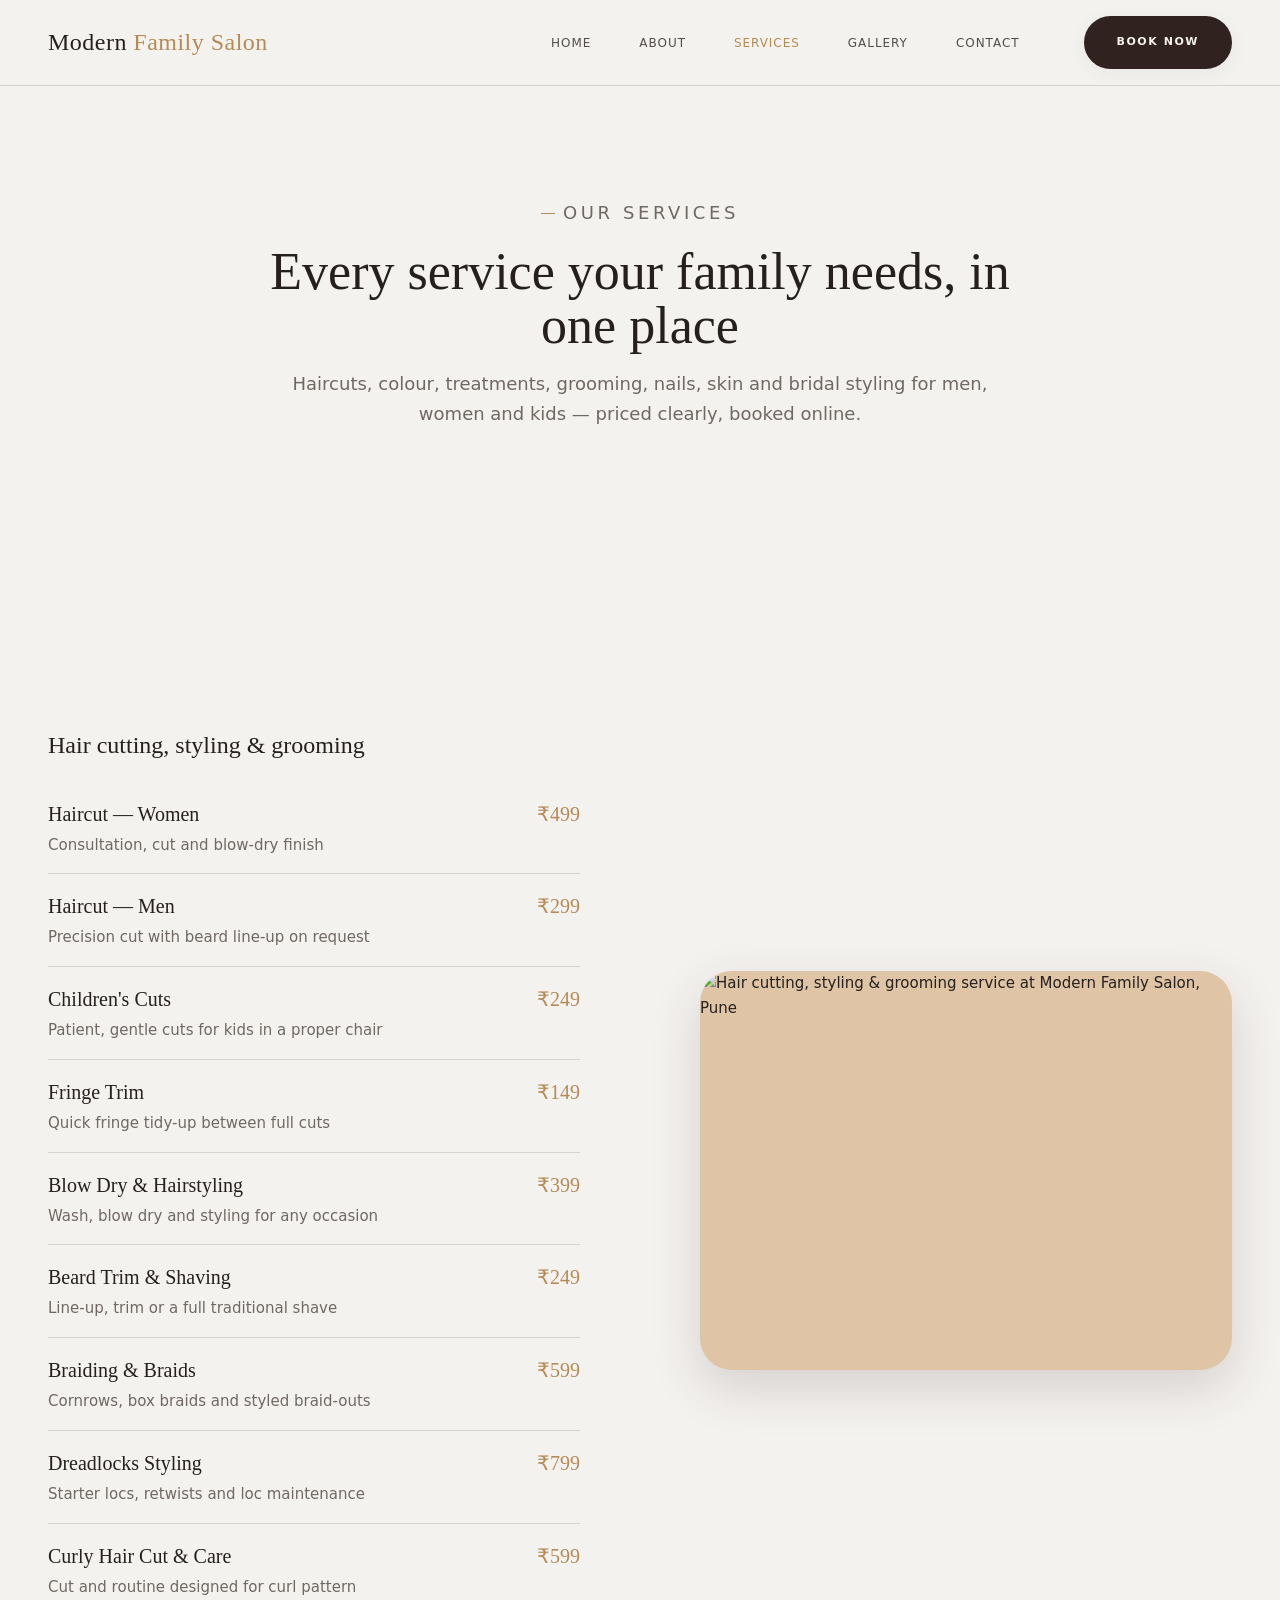
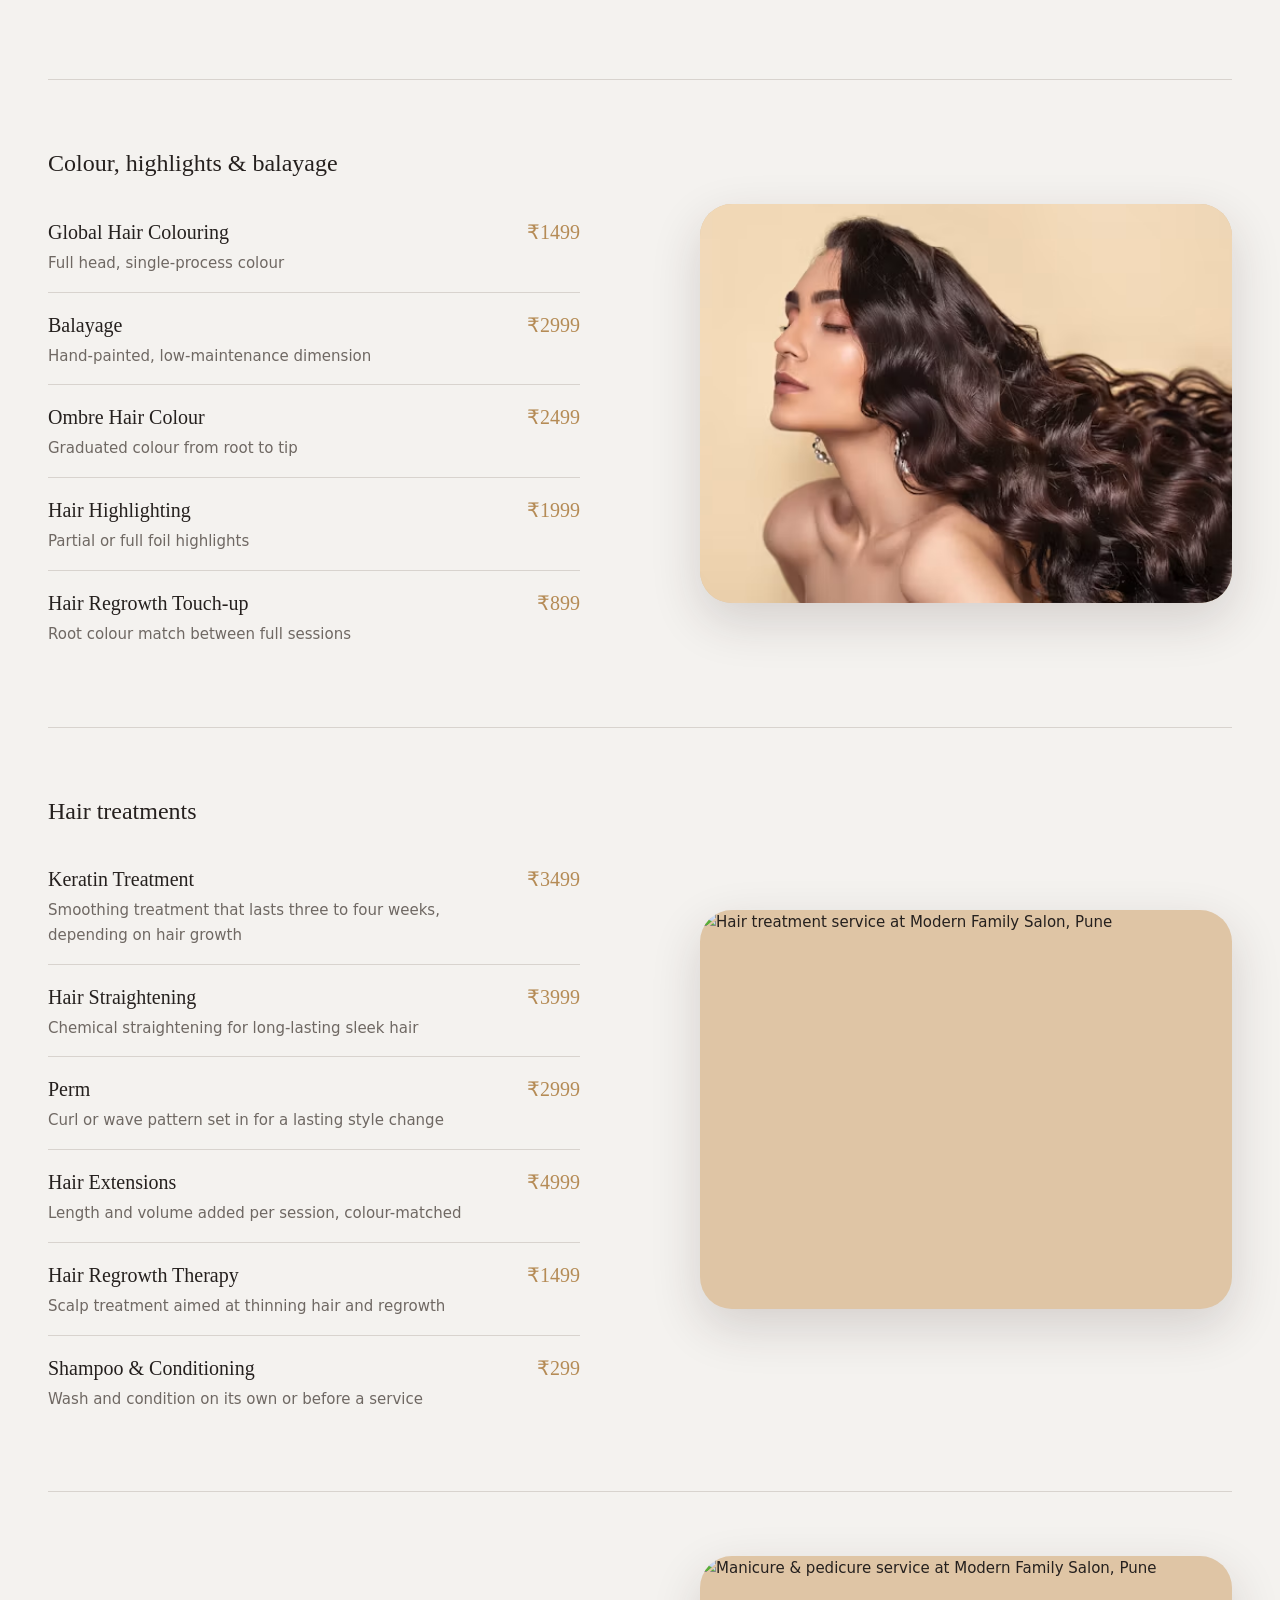
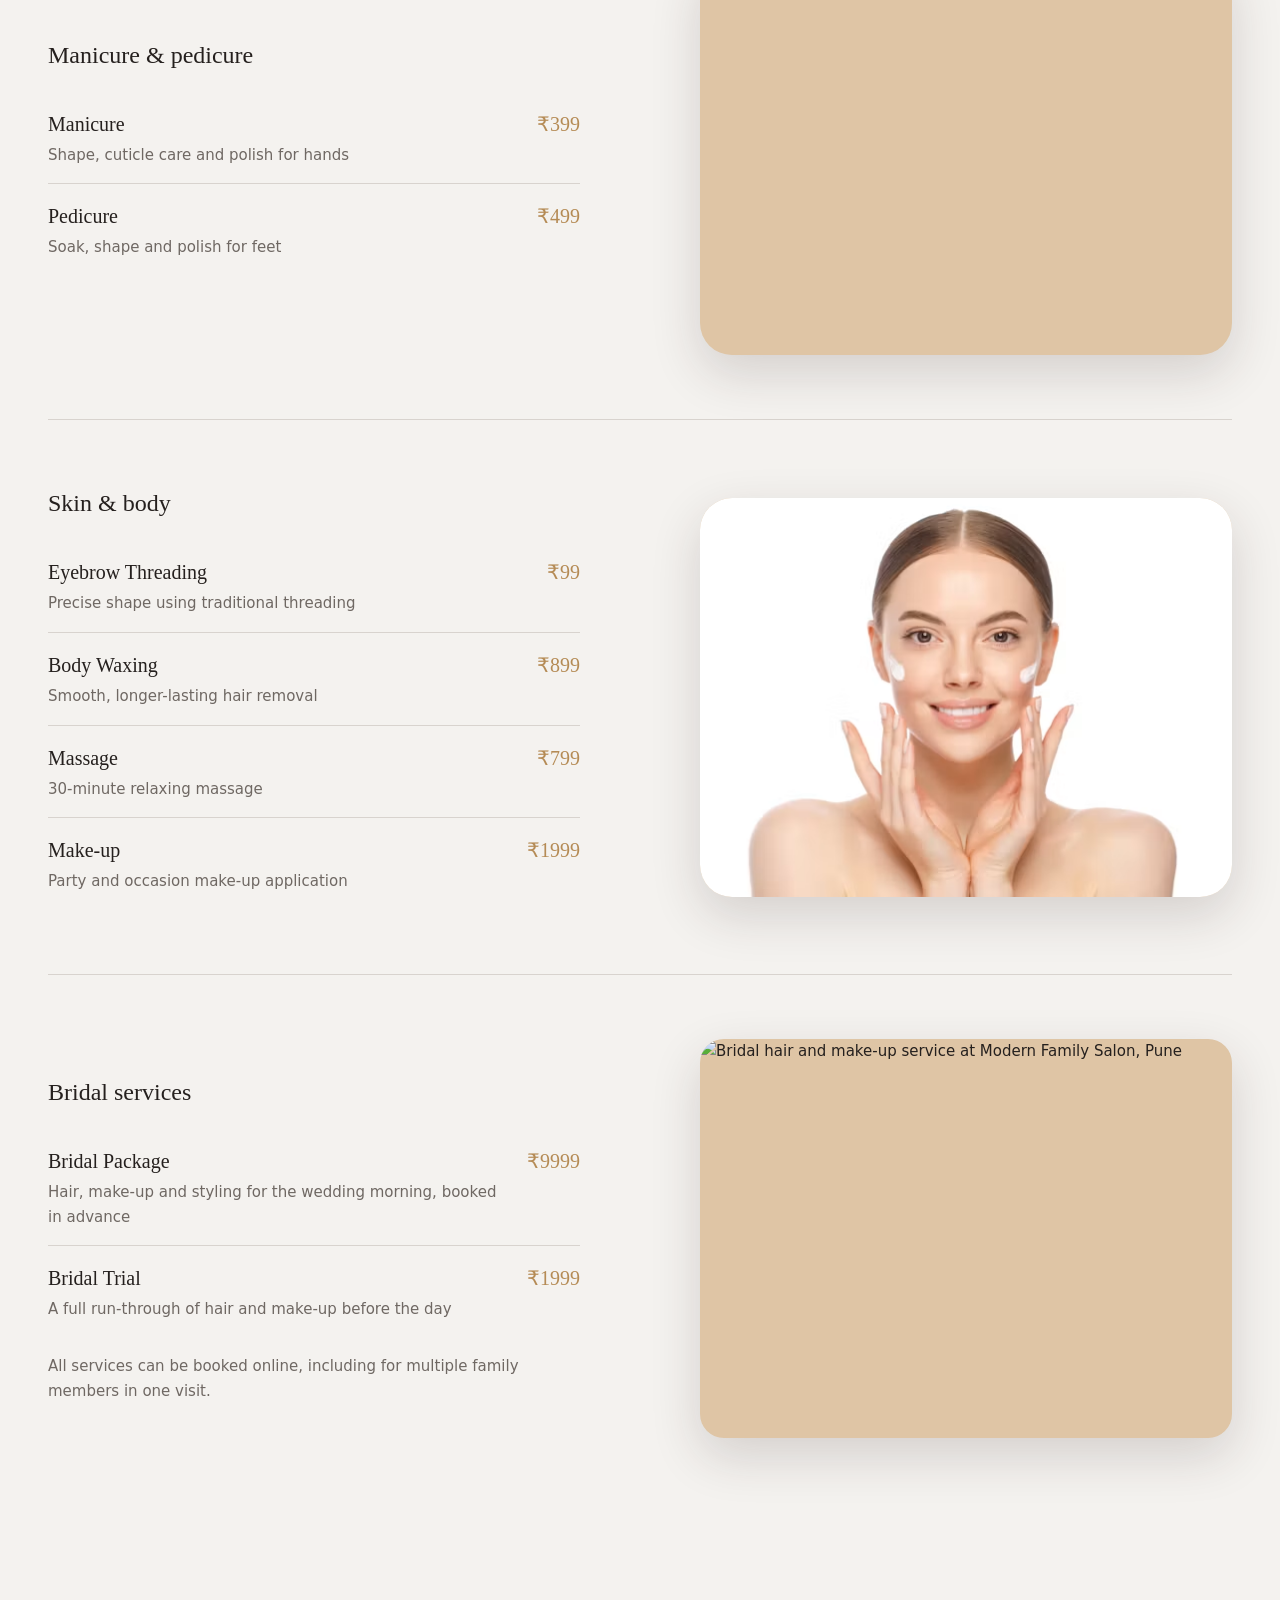
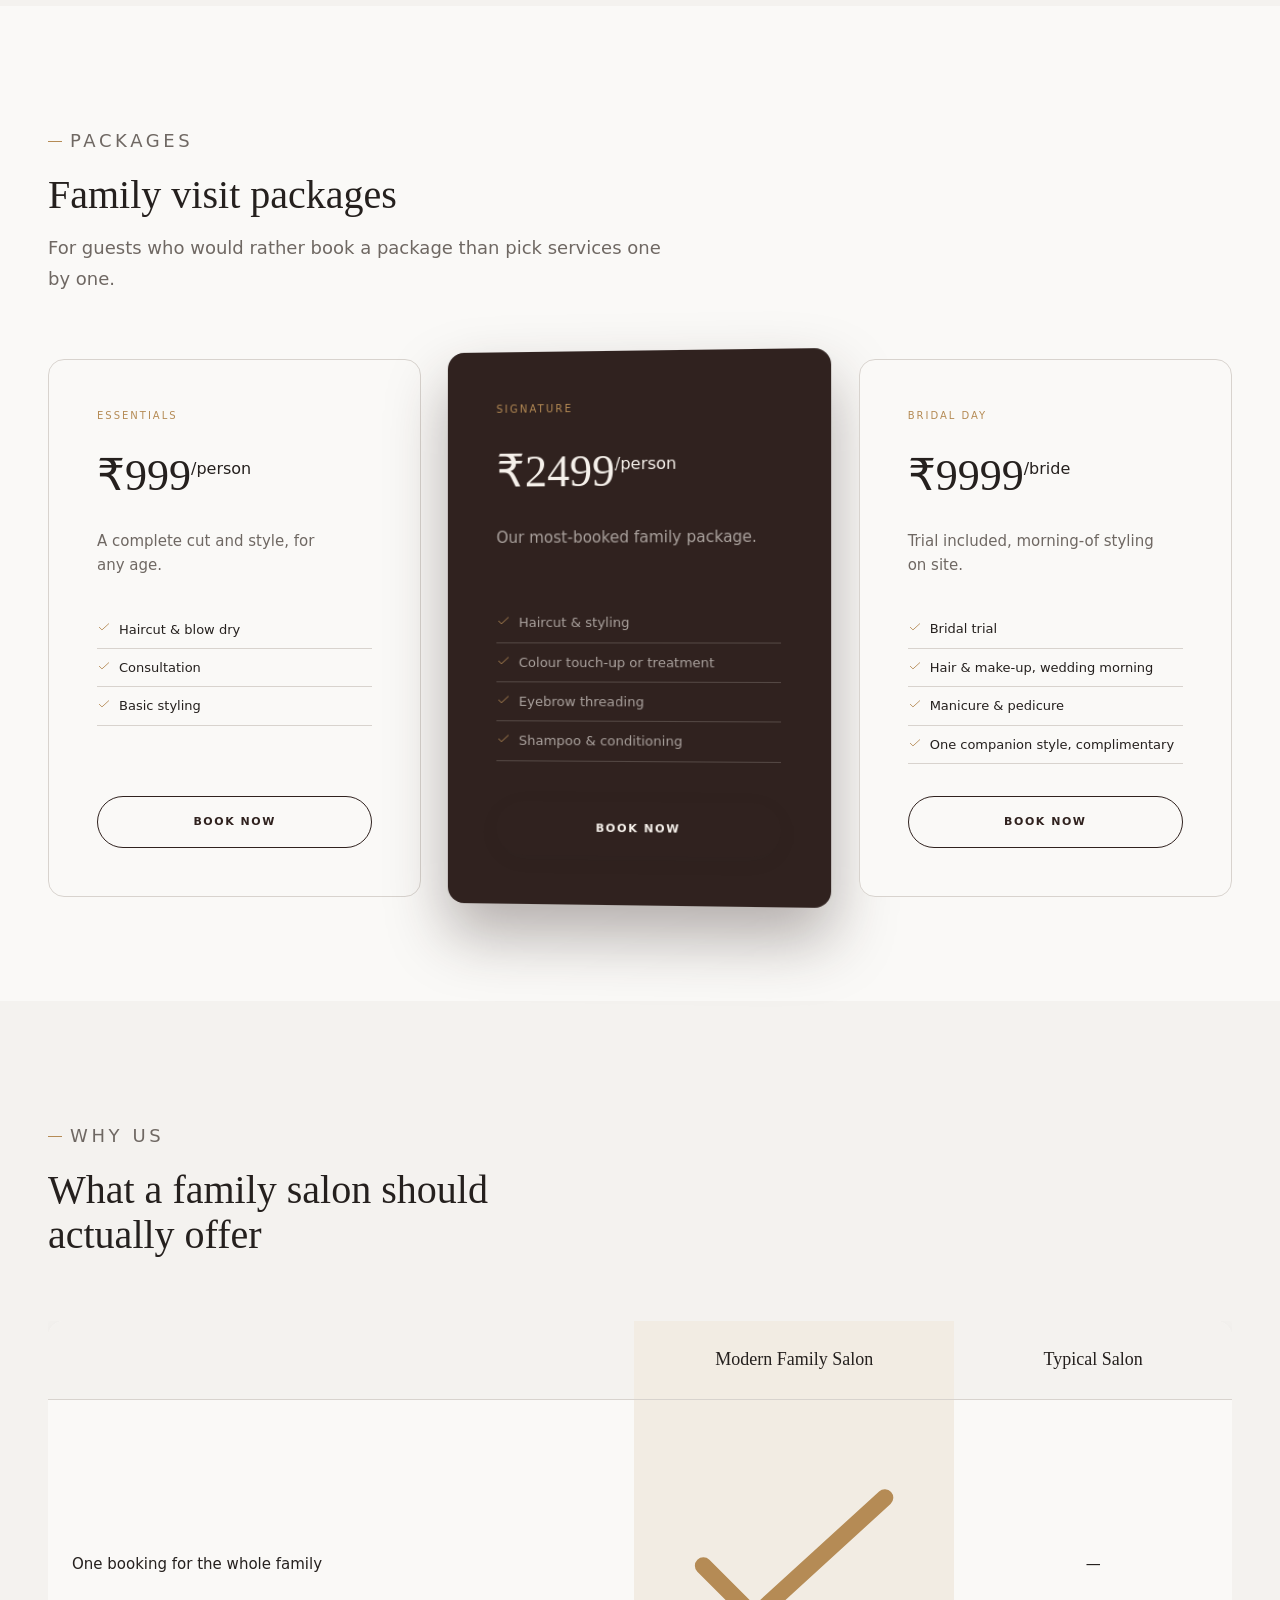
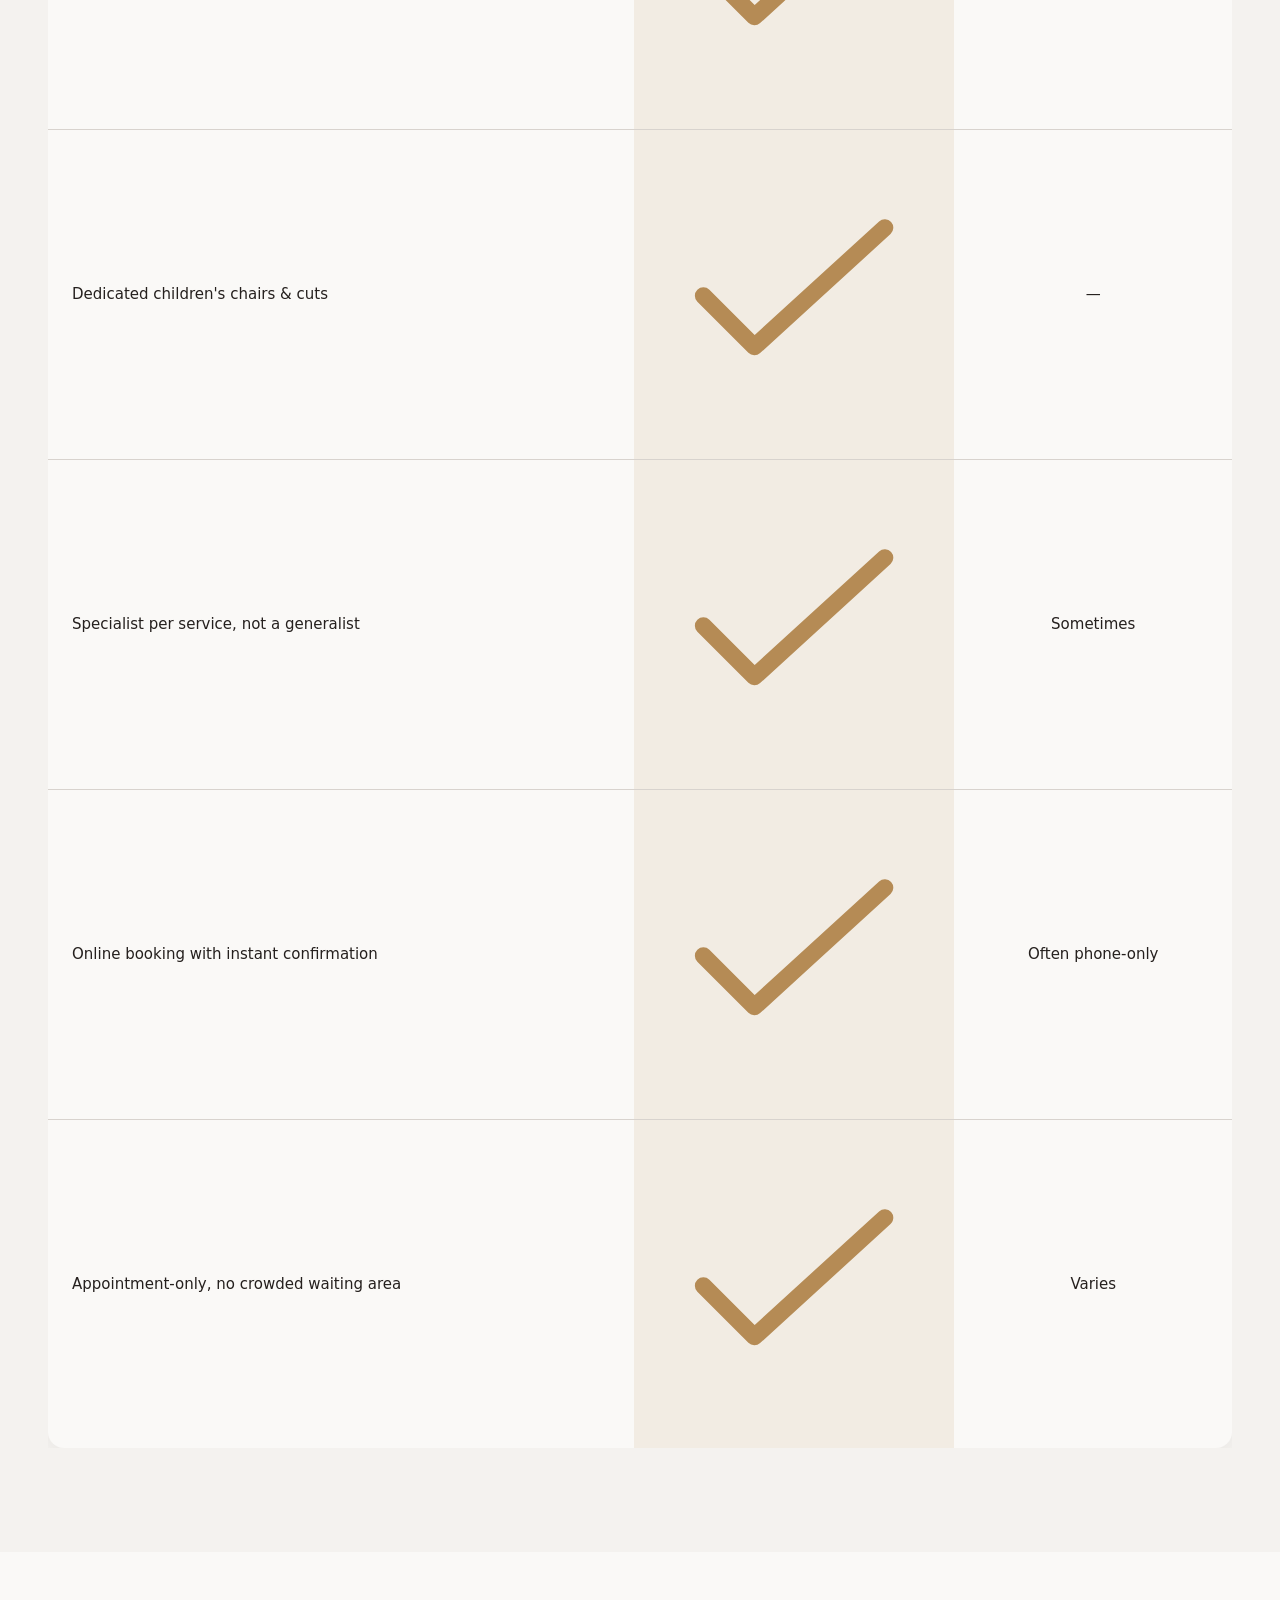
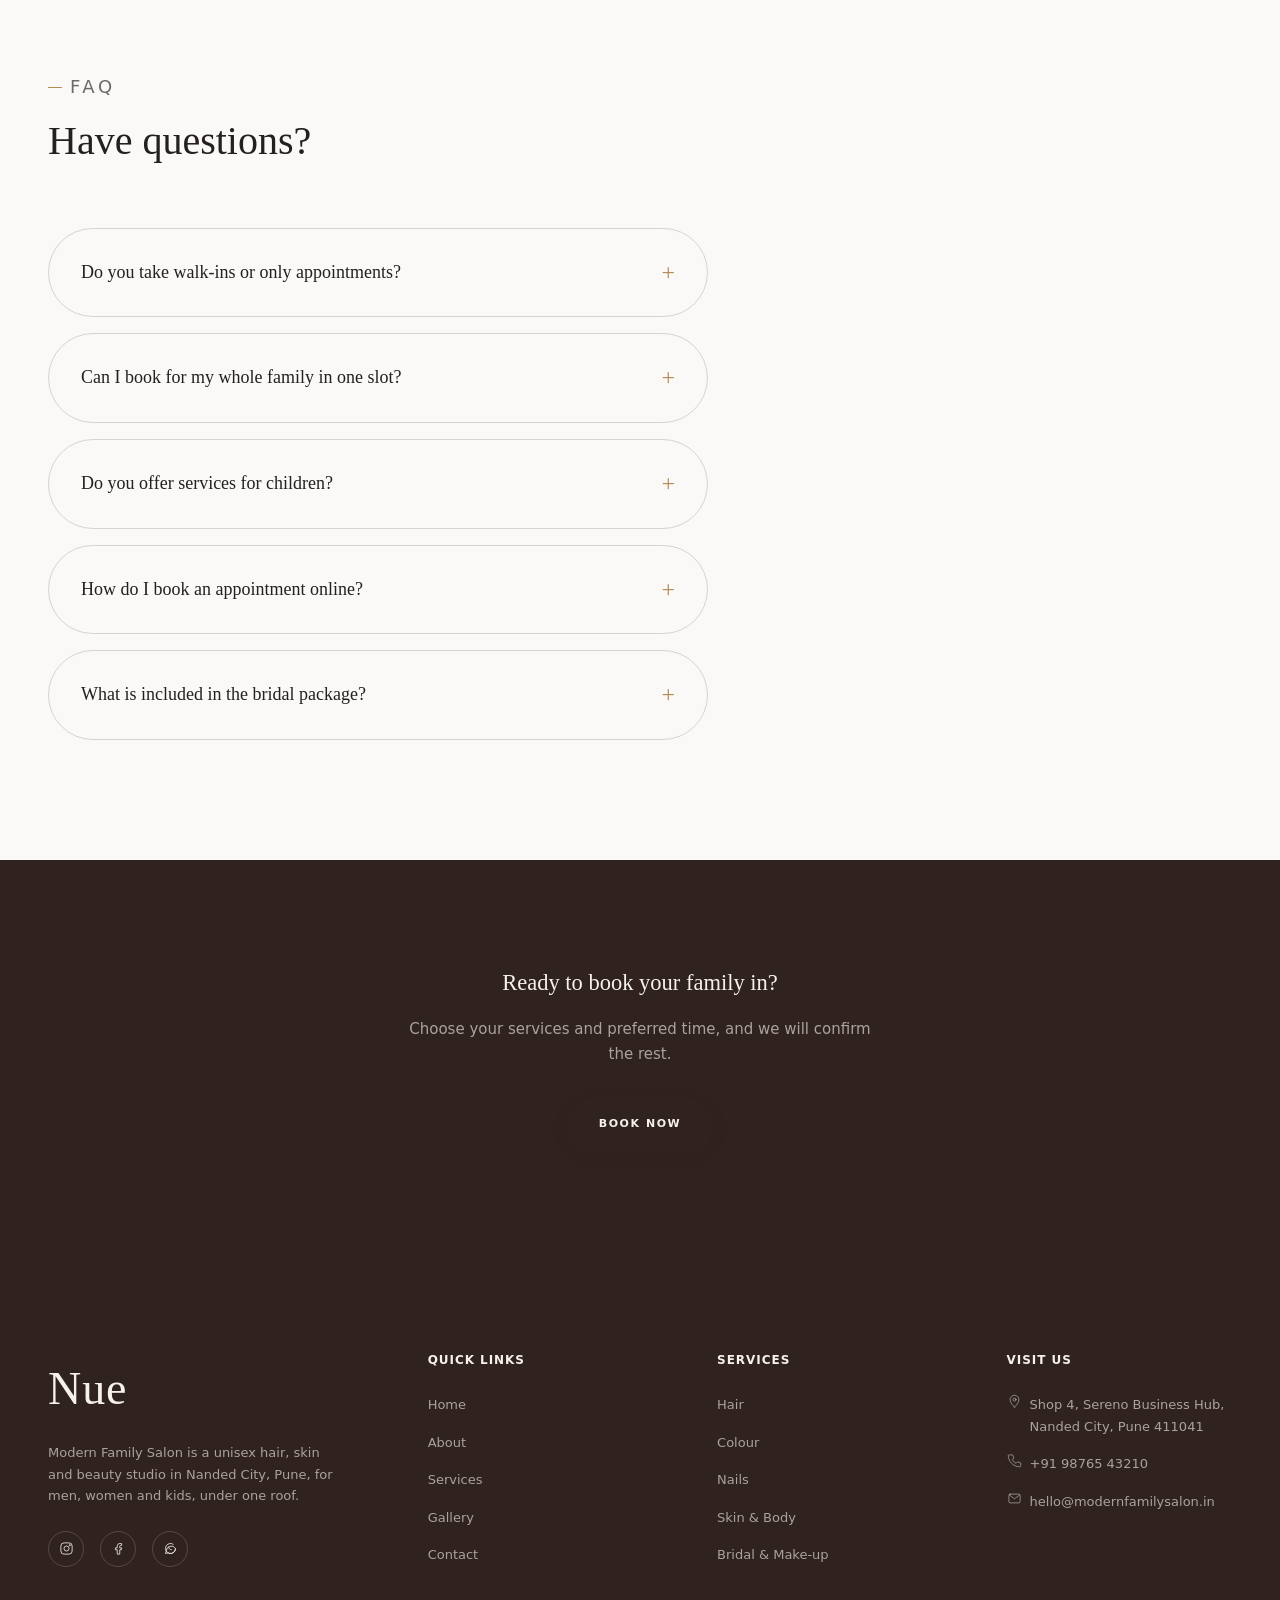
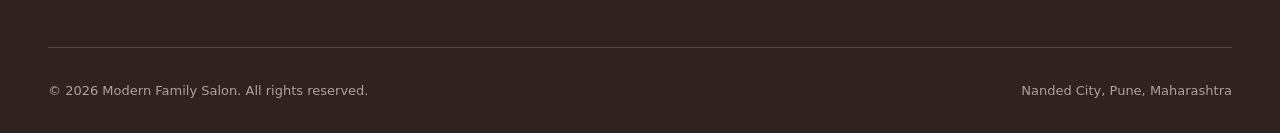
==== commit 2c8e48b8: "Add files via upload" ====
--- a/services.html
+++ b/services.html
@@ -48,7 +48,7 @@
 <div class="pricing">
 <div class="tier fade-up"><span class="tier-name">Essentials</span><div class="tier-price">&#8377;999<sup>/person</sup></div><p class="tier-desc">A complete cut and style, for any age.</p><ul>
 <li><svg viewBox="0 0 24 24" fill="none" stroke="currentColor" stroke-width="1.5" stroke-linecap="round" stroke-linejoin="round"><path d="M4 12.5l4.5 4.5L20 6.5"/></svg>Haircut &amp; blow dry</li><li><svg viewBox="0 0 24 24" fill="none" stroke="currentColor" stroke-width="1.5" stroke-linecap="round" stroke-linejoin="round"><path d="M4 12.5l4.5 4.5L20 6.5"/></svg>Consultation</li><li><svg viewBox="0 0 24 24" fill="none" stroke="currentColor" stroke-width="1.5" stroke-linecap="round" stroke-linejoin="round"><path d="M4 12.5l4.5 4.5L20 6.5"/></svg>Basic styling</li></ul><a href="contact.html" class="btn btn-secondary" style="width:100%">Book Now</a></div>
-<div class="tier tier-featured fade-up d1"><span class="tier-name">Signature</span><div class="tier-price">&#8377;2499<sup>/person</sup></div><p class="tier-desc">Our most-booked family package.</p><ul>
+<div class="tier tier-featured fade-up-tilt d1"><span class="tier-name">Signature</span><div class="tier-price">&#8377;2499<sup>/person</sup></div><p class="tier-desc">Our most-booked family package.</p><ul>
 <li><svg viewBox="0 0 24 24" fill="none" stroke="currentColor" stroke-width="1.5" stroke-linecap="round" stroke-linejoin="round"><path d="M4 12.5l4.5 4.5L20 6.5"/></svg>Haircut &amp; styling</li><li><svg viewBox="0 0 24 24" fill="none" stroke="currentColor" stroke-width="1.5" stroke-linecap="round" stroke-linejoin="round"><path d="M4 12.5l4.5 4.5L20 6.5"/></svg>Colour touch-up or treatment</li><li><svg viewBox="0 0 24 24" fill="none" stroke="currentColor" stroke-width="1.5" stroke-linecap="round" stroke-linejoin="round"><path d="M4 12.5l4.5 4.5L20 6.5"/></svg>Eyebrow threading</li><li><svg viewBox="0 0 24 24" fill="none" stroke="currentColor" stroke-width="1.5" stroke-linecap="round" stroke-linejoin="round"><path d="M4 12.5l4.5 4.5L20 6.5"/></svg>Shampoo &amp; conditioning</li></ul><a href="contact.html" class="btn btn-primary" style="width:100%">Book Now</a></div>
 <div class="tier fade-up d2"><span class="tier-name">Bridal Day</span><div class="tier-price">&#8377;9999<sup>/bride</sup></div><p class="tier-desc">Trial included, morning-of styling on site.</p><ul>
 <li><svg viewBox="0 0 24 24" fill="none" stroke="currentColor" stroke-width="1.5" stroke-linecap="round" stroke-linejoin="round"><path d="M4 12.5l4.5 4.5L20 6.5"/></svg>Bridal trial</li><li><svg viewBox="0 0 24 24" fill="none" stroke="currentColor" stroke-width="1.5" stroke-linecap="round" stroke-linejoin="round"><path d="M4 12.5l4.5 4.5L20 6.5"/></svg>Hair &amp; make-up, wedding morning</li><li><svg viewBox="0 0 24 24" fill="none" stroke="currentColor" stroke-width="1.5" stroke-linecap="round" stroke-linejoin="round"><path d="M4 12.5l4.5 4.5L20 6.5"/></svg>Manicure &amp; pedicure</li><li><svg viewBox="0 0 24 24" fill="none" stroke="currentColor" stroke-width="1.5" stroke-linecap="round" stroke-linejoin="round"><path d="M4 12.5l4.5 4.5L20 6.5"/></svg>One companion style, complimentary</li></ul><a href="contact.html" class="btn btn-secondary" style="width:100%">Book Now</a></div>
--- a/styles.css
+++ b/styles.css
@@ -0,0 +1,328 @@
+/* ===== Design tokens — swap these for your own brand values ===== */
+:root{
+  --color-page:#F4F2EF;--color-surface:#FAF9F7;--color-ink:#30221F;--color-ink-deep:#241916;--color-ink-hover:#44312C;
+  --color-accent:#B58B55;--color-accent-tint:rgba(181,139,85,.12);--color-beige:#DFC5A5;--color-taupe:#A89B92;
+  --color-border:#D8D3CE;--color-border-on-dark:rgba(246,241,235,.18);
+  --text-primary:#25201E;--text-secondary:#6F6863;--text-muted:#938B85;--text-on-dark:#F6F1EB;--text-on-dark-muted:rgba(246,241,235,.62);--text-accent:#B58B55;
+  --font-serif:"Cormorant Garamond","Bodoni Moda",Georgia,serif;--font-sans:"Inter","Montserrat",system-ui,sans-serif;
+  --fs-hero:clamp(38px,7vw,64px);--lh-hero:1.04;--fs-h1:clamp(32px,5vw,52px);--lh-h1:1.08;--fs-h2:clamp(28px,4vw,40px);--lh-h2:1.12;--fs-h3:24px;--lh-h3:1.2;
+  --fs-body-lg:18px;--lh-body-lg:1.7;--fs-body:15px;--lh-body:1.65;--fs-small:13px;--fs-nav:12px;--ls-nav:.08em;--fs-eyebrow:10px;--ls-eyebrow:.2em;--fs-button:11px;--ls-button:.14em;
+  --space-xs:4px;--space-sm:8px;--space-md:16px;--space-lg:24px;--space-xl:32px;--space-2xl:48px;--space-3xl:64px;--space-4xl:96px;--space-5xl:120px;
+  --section-y:104px;--section-y-tablet:80px;--section-y-mobile:64px;--container-max:1320px;--container-narrow:1200px;--measure:640px;
+  --radius-sm:12px;--radius-md:16px;--radius-image:24px;--radius-image-lg:32px;--radius-pill:999px;--radius-asym:32px 4px 32px 4px;--radius-asym-r:4px 32px 4px 32px;
+  --shadow-sm:0 4px 20px rgba(48,34,31,.05);--shadow-md:0 10px 35px rgba(48,34,31,.08);--shadow-image:0 18px 50px rgba(48,34,31,.16);--shadow-image-lg:0 30px 70px rgba(48,34,31,.22);
+  --ease-out:cubic-bezier(.22,.61,.36,1);--dur-hover:250ms;--dur-reveal:650ms;--header-height:86px;
+}
+@import url("https://fonts.googleapis.com/css2?family=Cormorant+Garamond:ital,wght@0,300;0,400;0,500;0,600;1,300;1,400;1,500&family=Inter:wght@300;400;500;600&display=swap");
+*{margin:0;padding:0;box-sizing:border-box}
+html{scroll-behavior:smooth}
+body{background:var(--color-page);color:var(--text-primary);font-family:var(--font-sans);font-size:var(--fs-body);line-height:var(--lh-body);-webkit-font-smoothing:antialiased;overflow-x:hidden}
+img{max-width:100%;display:block}
+a{color:var(--text-accent);text-decoration:none}
+a:hover{text-decoration:underline;text-decoration-color:var(--text-accent);text-underline-offset:6px}
+h1,h2,h3{font-family:var(--font-serif);font-weight:400;color:var(--text-primary);text-wrap:pretty}
+p{text-wrap:pretty}
+ul{list-style:none}
+:focus-visible{outline:2px solid var(--text-accent);outline-offset:3px;border-radius:4px}
+.container{max-width:var(--container-max);margin:0 auto;padding:0 var(--space-2xl)}
+.container-narrow{max-width:var(--container-narrow);margin:0 auto;padding:0 var(--space-2xl)}
+@media (max-width:640px){.container,.container-narrow{padding:0 var(--space-lg)}}
+section{padding:var(--section-y) 0}
+@media (max-width:1024px){section{padding:var(--section-y-tablet) 0}}
+@media (max-width:640px){section{padding:var(--section-y-mobile) 0}}
+.bg-raised{background:var(--color-surface)}
+.bg-inverse{background:var(--color-ink);color:var(--text-on-dark)}
+.bg-inverse h1,.bg-inverse h2,.bg-inverse h3{color:var(--text-on-dark)}
+.bg-inverse p{color:var(--text-on-dark-muted)}
+
+/* reveal-on-scroll fallback: CSS-only fade-in via animation on load (no JS) */
+@keyframes fadeUp{from{opacity:0;transform:translateY(20px)}to{opacity:1;transform:translateY(0)}}
+.fade-up{animation:fadeUp var(--dur-reveal) var(--ease-out) both}
+.d1{animation-delay:.08s}.d2{animation-delay:.16s}.d3{animation-delay:.24s}.d4{animation-delay:.32s}
+@keyframes fadeUpTilted{from{opacity:0;transform:translateY(20px) rotate3d(0,1,0,-5deg) translateZ(20px) scale(1.02)}to{opacity:1;transform:rotate3d(0,1,0,-5deg) translateZ(20px) scale(1.02)}}
+.fade-up-tilt{animation:fadeUpTilted var(--dur-reveal) var(--ease-out) both}
+@supports (animation-timeline: view()){
+  .fade-up,.fade-up.d1,.fade-up.d2,.fade-up.d3,.fade-up.d4{animation:fadeUp .6s linear both;animation-timeline:view();animation-range:entry 0% cover 35%}
+}
+
+/* ===== Eyebrow / heading system ===== */
+.eyebrow{display:inline-flex;align-items:center;gap:var(--space-sm);font-size:var(--fs-eyebrow);letter-spacing:var(--ls-eyebrow);text-transform:uppercase;color:var(--text-accent);font-weight:500;margin-bottom:var(--space-md)}
+.eyebrow::before{content:"";width:14px;height:1px;background:var(--text-accent)}
+.section-heading{max-width:640px;margin-bottom:var(--space-3xl)}
+.section-heading h2{font-size:var(--fs-h2);line-height:var(--lh-h2)}
+.section-heading p{margin-top:var(--space-md);color:var(--text-secondary);font-size:var(--fs-body-lg);line-height:var(--lh-body-lg)}
+.accent-italic{font-style:italic;color:var(--text-accent)}
+.center{text-align:center;margin-left:auto;margin-right:auto}
+
+/* ===== Buttons ===== */
+.btn{position:relative;overflow:hidden;display:inline-flex;align-items:center;justify-content:center;gap:var(--space-sm);font-family:var(--font-sans);font-size:var(--fs-button);letter-spacing:var(--ls-button);text-transform:uppercase;font-weight:600;padding:16px 32px;border-radius:var(--radius-pill);border:1px solid transparent;cursor:pointer;transition:transform var(--dur-hover) var(--ease-out),box-shadow var(--dur-hover) var(--ease-out),background var(--dur-hover) var(--ease-out);white-space:nowrap;text-decoration:none}
+.btn:hover{text-decoration:none;transform:translateY(-2px)}
+.btn::after{content:"";position:absolute;top:0;left:-60%;width:40%;height:100%;background:linear-gradient(115deg,transparent,rgba(255,255,255,.35),transparent);transform:skewX(-20deg);transition:left 650ms var(--ease-out)}
+.btn:hover::after{left:130%}
+.btn-primary{background:var(--color-ink);color:var(--text-on-dark);box-shadow:var(--shadow-sm)}
+.btn-primary:hover{background:var(--color-ink-hover)}
+.btn-secondary{background:transparent;border-color:var(--color-ink);color:var(--color-ink)}
+.bg-inverse .btn-secondary{border-color:var(--text-on-dark);color:var(--text-on-dark)}
+.btn-secondary:hover{background:var(--color-ink);color:var(--text-on-dark)}
+.bg-inverse .btn-secondary:hover{background:var(--text-on-dark);color:var(--color-ink)}
+
+/* ===== Sparkle decoration ===== */
+@keyframes sparklePulse{0%,100%{transform:scale(1) rotate(0deg);opacity:.55}50%{transform:scale(1.25) rotate(12deg);opacity:1}}
+.sparkle{position:absolute;color:var(--text-accent);opacity:.7;pointer-events:none;animation:sparklePulse 3.4s var(--ease-out) infinite}
+.sparkle.d2{animation-delay:1.1s}.sparkle.d3{animation-delay:2s}
+.arc-line{position:absolute;opacity:.5;pointer-events:none;color:var(--color-ink)}
+@keyframes drift{0%,100%{transform:translateY(0)}50%{transform:translateY(-14px)}}
+.drift{animation:drift 6s var(--ease-out) infinite}
+.drift.slow{animation-duration:8.5s;animation-delay:.6s}
+
+/* ===== Header ===== */
+.site-header{height:var(--header-height);border-bottom:1px solid var(--color-border);background:var(--color-page);position:sticky;top:0;z-index:50}
+.site-header .container{height:100%;display:flex;align-items:center;justify-content:space-between;gap:var(--space-xl)}
+.logo{font-family:var(--font-serif);font-size:24px;color:var(--text-accent);letter-spacing:.02em;white-space:nowrap;flex-shrink:0}
+.logo span{color:var(--text-primary)}
+.main-nav{display:flex;align-items:center;gap:var(--space-3xl)}
+.nav-links{display:flex;gap:var(--space-2xl)}
+.nav-links a{font-size:var(--fs-nav);letter-spacing:var(--ls-nav);text-transform:uppercase;color:var(--text-primary);opacity:.78;transition:var(--dur-hover) var(--ease-out);text-decoration:none}
+.nav-links a:hover,.nav-links a[aria-current="page"]{opacity:1;color:var(--text-accent)}
+.nav-toggle,.nav-toggle-label{display:none}
+@media (max-width:1150px){
+  .nav-links{position:fixed;inset:var(--header-height) 0 0 0;background:var(--color-page);flex-direction:column;align-items:flex-start;padding:var(--space-3xl) var(--space-2xl);gap:var(--space-xl);transform:translateY(-12px);opacity:0;visibility:hidden;transition:opacity var(--dur-hover) var(--ease-out),transform var(--dur-hover) var(--ease-out);z-index:40}
+  .nav-links a{font-size:16px}
+  .nav-toggle-label{display:flex;flex-direction:column;justify-content:center;gap:5px;width:28px;height:22px;cursor:pointer;z-index:60}
+  .nav-toggle-label span{display:block;width:100%;height:1px;background:var(--text-primary);transition:var(--dur-hover) var(--ease-out)}
+  .nav-toggle:checked ~ .nav-links{transform:translateY(0);opacity:1;visibility:visible}
+  .header-cta{display:none}
+}
+@media (max-width:1150px){
+  .nav-toggle:checked ~ .nav-toggle-label span:nth-child(1){transform:translateY(6px) rotate(45deg)}
+  .nav-toggle:checked ~ .nav-toggle-label span:nth-child(2){opacity:0}
+  .nav-toggle:checked ~ .nav-toggle-label span:nth-child(3){transform:translateY(-6px) rotate(-45deg)}
+}
+
+/* ===== Hero / split layouts ===== */
+.hero{position:relative;padding:var(--space-4xl) 0 var(--space-3xl)}
+.split{display:grid;grid-template-columns:1fr 1fr;gap:var(--space-5xl);align-items:center}
+@media (max-width:900px){.split{grid-template-columns:1fr;gap:var(--space-3xl)}}
+.split.reverse{direction:rtl}.split.reverse>*{direction:ltr}
+.hero h1{font-size:var(--fs-hero);line-height:var(--lh-hero)}
+.hero .lead{margin:var(--space-lg) 0 var(--space-xl);color:var(--text-secondary);font-size:var(--fs-body-lg);max-width:44ch}
+.stack{position:relative;perspective:1200px}
+
+/* ===== Full-width hero banner ===== */
+.hero-banner{position:relative;width:100%;height:86vh;min-height:560px;max-height:860px;overflow:hidden}
+.hero-banner .banner-img-wrap{position:absolute;inset:0;overflow:hidden}
+.hero-banner img{width:100%;height:100%;object-fit:cover;object-position:center 25%;animation:heroZoom 9s var(--ease-out) forwards}
+@keyframes heroZoom{from{transform:scale(1.14)}to{transform:scale(1)}}
+.hero-banner .scrim{position:absolute;inset:0;background:linear-gradient(180deg,rgba(37,32,30,.15) 0%,rgba(37,32,30,.5) 40%,rgba(37,32,30,.88) 70%,rgba(37,32,30,.92) 100%)}
+.hero-banner .hero-content{position:absolute;left:0;right:0;bottom:0;padding:0 var(--space-2xl) var(--space-4xl);max-width:var(--container-max);margin:0 auto;color:var(--text-on-dark)}
+.hero-banner .hero-content .eyebrow{color:var(--text-accent)}
+.hero-banner .hero-content h1{color:var(--text-on-dark)}
+.hero-banner .hero-content p.lead{color:var(--text-on-dark-muted)}
+@keyframes heroEnter{from{opacity:0;transform:translateY(46px)}to{opacity:1;transform:translateY(0)}}
+.hero-enter{opacity:0;animation:heroEnter 900ms var(--ease-out) forwards}
+.he1{animation-delay:.15s}.he2{animation-delay:.32s}.he3{animation-delay:.48s}.he4{animation-delay:.62s}
+@media (max-width:900px){.hero-banner{height:78vh;min-height:480px}}
+@media (max-width:640px){.hero-banner{height:88vh;min-height:520px}.hero-banner .hero-content{padding:0 var(--space-lg) var(--space-3xl)}}
+.hero-badge{position:absolute;right:var(--space-2xl);bottom:22%;z-index:3;background:var(--color-surface);color:var(--text-primary);padding:22px 30px;border-radius:var(--radius-md);box-shadow:var(--shadow-image-lg);transform:perspective(900px) rotate3d(1,1,0,10deg);animation:badgeFloat 4.5s ease-in-out infinite}
+.hero-badge .num{font-family:var(--font-serif);font-size:32px;color:var(--text-accent);line-height:1}
+.hero-badge .lbl{font-size:11px;letter-spacing:.08em;text-transform:uppercase;color:var(--text-secondary);margin-top:4px}
+@keyframes badgeFloat{0%,100%{transform:perspective(900px) rotate3d(1,1,0,10deg) translateY(0)}50%{transform:perspective(900px) rotate3d(1,1,0,10deg) translateY(-12px)}}
+@media (max-width:900px){.hero-badge{display:none}}
+
+/* ===== Hero image carousel (CSS-only, 5s per slide) ===== */
+.hero-carousel{position:absolute;inset:0}
+.hero-carousel .slide{position:absolute;inset:0;width:100%;height:100%;object-fit:cover;object-position:center 25%;opacity:0;animation:slideCycle 20s ease-in-out infinite}
+.hero-carousel .slide:nth-child(1){animation-delay:0s}
+.hero-carousel .slide:nth-child(2){animation-delay:5s}
+.hero-carousel .slide:nth-child(3){animation-delay:10s}
+.hero-carousel .slide:nth-child(4){animation-delay:15s}
+@keyframes slideCycle{0%{opacity:0;transform:scale(1.08)}5%{opacity:1}30%{opacity:1;transform:scale(1)}35%{opacity:0}100%{opacity:0}}
+
+/* ===== Animated stat counter (CSS-only) ===== */
+@property --num{syntax:'<integer>';inherits:false;initial-value:0}
+.counter{--num:0;counter-reset:num var(--num);animation:countUp 1.8s var(--ease-out) .3s forwards}
+.counter::after{content:counter(num)}
+@keyframes countUp{to{--num:var(--to)}}
+
+/* image frames — layered, dimensional */
+.frame{border-radius:var(--radius-image-lg);overflow:hidden;box-shadow:var(--shadow-image);background:var(--color-beige);transition:transform 550ms var(--ease-out),box-shadow 550ms var(--ease-out)}
+.frame img{width:100%;height:100%;object-fit:cover;transition:transform 700ms var(--ease-out)}
+.frame:hover{transform:rotate3d(1,-1,0,4deg) translateY(-6px) scale(1.015);box-shadow:var(--shadow-image-lg)}
+.frame:hover img{transform:scale(1.06)}
+.split,.layered,.service-row,.grid,.gal-grid{perspective:1200px}
+.frame-arch{border-radius:200px 200px var(--radius-image) var(--radius-image)}
+.frame-asym{border-radius:var(--radius-asym)}
+.frame-asym-r{border-radius:var(--radius-asym-r)}
+.frame-tilt{transform:rotate(-3deg) translateZ(0);transition:transform 700ms var(--ease-out)}
+.frame-float{position:relative;z-index:2}
+.frame-behind{position:absolute;z-index:1;filter:saturate(.9)}
+.layered{position:relative;perspective:1600px}
+.layered .frame-behind{width:62%;top:14%;left:-8%;transform:rotate3d(0,1,0,-22deg) translateZ(-30px) translateY(0);box-shadow:var(--shadow-image);animation:layerFloat 5.5s ease-in-out infinite}
+.layered .frame-float{width:78%;margin-left:auto;box-shadow:var(--shadow-image-lg);transform:rotate3d(0,1,0,8deg) translateZ(40px);animation:layerFloat2 5.5s ease-in-out infinite 1.2s}
+@keyframes layerFloat{0%,100%{transform:rotate3d(0,1,0,-22deg) translateZ(-30px) translateY(0)}50%{transform:rotate3d(0,1,0,-22deg) translateZ(-30px) translateY(-14px)}}
+@keyframes layerFloat2{0%,100%{transform:rotate3d(0,1,0,8deg) translateZ(40px) translateY(0)}50%{transform:rotate3d(0,1,0,8deg) translateZ(40px) translateY(-16px)}}
+@media (max-width:640px){.layered .frame-behind{display:none}.layered .frame-float{width:100%;animation:none;transform:none}}
+
+/* ===== Feature / service cards ===== */
+.grid{display:grid;gap:var(--space-xl)}
+.grid-3{grid-template-columns:repeat(3,1fr)}
+.grid-4{grid-template-columns:repeat(4,1fr)}
+@media (max-width:900px){.grid-3,.grid-4{grid-template-columns:repeat(2,1fr)}}
+@media (max-width:560px){.grid-3,.grid-4{grid-template-columns:1fr}}
+.card{background:var(--color-surface);border-radius:var(--radius-md);padding:var(--space-xl);border:1px solid var(--color-border);transition:transform 450ms var(--ease-out),box-shadow 450ms var(--ease-out);transform-style:preserve-3d}
+.card:hover{transform:translateY(-8px) rotate3d(1,-0.3,0,3deg);box-shadow:var(--shadow-md)}
+.card .card-icon{transition:transform 450ms var(--ease-out)}
+.card:hover .card-icon{transform:translateY(-3px) scale(1.08)}
+.card-beige{background:var(--color-beige);border:none}
+.card-tint{background:var(--color-accent-tint);border:none}
+.card-icon{width:40px;height:40px;color:var(--text-accent);margin-bottom:var(--space-lg)}
+.card-thumb{width:100%;aspect-ratio:16/10;border-radius:var(--radius-sm);overflow:hidden;margin-bottom:var(--space-lg);box-shadow:var(--shadow-sm)}
+.card-thumb img{width:100%;height:100%;object-fit:cover;transition:transform 550ms var(--ease-out)}
+.card:hover .card-thumb img{transform:scale(1.08)}
+.card h3{font-size:var(--fs-h3);margin-bottom:var(--space-sm)}
+.card p{color:var(--text-secondary)}
+
+/* ===== Service rows (no container, full-width two-col) ===== */
+.service-row{display:grid;grid-template-columns:1fr 1fr;gap:var(--space-5xl);align-items:center;padding:var(--space-3xl) 0;border-bottom:1px solid var(--color-border)}
+.service-row:last-child{border-bottom:none}
+@media (max-width:900px){.service-row{grid-template-columns:1fr;gap:var(--space-xl)}}
+.service-row .frame{aspect-ratio:4/3}
+.service-list{list-style:none}
+.service-list li{display:flex;justify-content:space-between;gap:var(--space-md);padding:var(--space-md) 0;border-bottom:1px solid var(--color-border);font-size:var(--fs-body-lg)}
+.service-list li:last-child{border-bottom:none}
+.service-list .svc-name{font-family:var(--font-serif);font-size:20px}
+.service-list .svc-desc{color:var(--text-secondary);font-size:var(--fs-body);margin-top:2px}
+.service-list .svc-price{color:var(--text-accent);font-family:var(--font-serif);font-size:20px;white-space:nowrap}
+
+/* ===== Stats / results ===== */
+.stats{display:grid;grid-template-columns:repeat(4,1fr);gap:var(--space-xl);text-align:center}
+@media (max-width:900px){.stats{grid-template-columns:repeat(2,1fr)}}
+.stat-num{font-family:var(--font-serif);font-size:var(--fs-h1);color:var(--text-accent)}
+.stat-label{margin-top:var(--space-sm);font-size:var(--fs-nav);letter-spacing:var(--ls-nav);text-transform:uppercase;color:var(--text-on-dark-muted)}
+
+/* ===== Process timeline ===== */
+.timeline{position:relative;display:grid;grid-template-columns:repeat(4,1fr);gap:var(--space-xl);margin-top:var(--space-2xl)}
+.timeline::before{content:"";position:absolute;top:19px;left:0;right:0;height:1px;background:var(--color-border)}
+@media (max-width:900px){.timeline{grid-template-columns:1fr;gap:var(--space-3xl)}.timeline::before{top:0;bottom:0;left:19px;width:1px;height:auto;right:auto}}
+.timeline-step{position:relative;padding-top:var(--space-2xl)}
+@media (max-width:900px){.timeline-step{padding-top:0;padding-left:var(--space-2xl)}}
+.timeline-num{position:absolute;top:0;left:0;width:40px;height:40px;border-radius:50%;background:var(--color-page);border:1px solid var(--color-accent);color:var(--text-accent);font-family:var(--font-serif);font-size:16px;display:flex;align-items:center;justify-content:center}
+.timeline-step h3{font-size:20px;margin:var(--space-md) 0 var(--space-sm)}
+.timeline-step p{color:var(--text-secondary)}
+
+/* ===== Pricing tiers ===== */
+.pricing{display:grid;grid-template-columns:repeat(3,1fr);gap:var(--space-xl);align-items:stretch;perspective:1800px}
+@media (max-width:900px){.pricing{grid-template-columns:1fr}}
+.tier{background:var(--color-surface);border:1px solid var(--color-border);border-radius:var(--radius-md);padding:var(--space-2xl);display:flex;flex-direction:column;transition:transform var(--dur-hover) var(--ease-out)}
+.tier:hover{transform:translateY(-6px)}
+.tier-featured{background:var(--color-ink);color:var(--text-on-dark);border:none;transform:rotate3d(0,1,0,-5deg) translateZ(20px) scale(1.02);box-shadow:0 30px 60px rgba(48,34,31,.35)}
+.tier-featured:hover{transform:rotate3d(0,1,0,0deg) translateZ(30px) scale(1.04) translateY(-6px)}
+.tier-featured .tier-price,.tier-featured h3{color:var(--text-on-dark)}
+.tier-featured .tier-desc,.tier-featured li{color:var(--text-on-dark-muted)}
+.tier-name{font-size:var(--fs-eyebrow);letter-spacing:var(--ls-eyebrow);text-transform:uppercase;color:var(--text-accent)}
+.tier-price{font-family:var(--font-serif);font-size:44px;margin:var(--space-md) 0}
+.tier-price sup{font-size:16px;font-family:var(--font-sans)}
+.tier-desc{color:var(--text-secondary);margin-bottom:var(--space-xl);min-height:44px}
+.tier ul{margin-bottom:var(--space-xl);flex-grow:1}
+.tier li{padding:var(--space-sm) 0;display:flex;gap:var(--space-sm);font-size:var(--fs-small);border-bottom:1px solid var(--color-border-on-dark)}
+.tier:not(.tier-featured) li{border-bottom:1px solid var(--color-border)}
+.tier li svg{flex-shrink:0;width:14px;height:14px;color:var(--text-accent);margin-top:2px}
+
+/* ===== Comparison table ===== */
+.compare{width:100%;border-collapse:collapse;background:var(--color-surface);border-radius:var(--radius-md);overflow:hidden;box-shadow:var(--shadow-sm)}
+.compare th,.compare td{padding:var(--space-lg);text-align:left;border-bottom:1px solid var(--color-border);font-size:var(--fs-body)}
+.compare th{font-family:var(--font-serif);font-size:18px;font-weight:400;background:var(--color-page)}
+.compare thead th:not(:first-child){text-align:center}
+.compare td:not(:first-child){text-align:center}
+.compare tbody tr:last-child td{border-bottom:none}
+.compare .yes{color:var(--text-accent);font-size:18px}
+.compare .highlight-col{background:var(--color-accent-tint)}
+.compare-wrap{overflow-x:auto}
+
+/* ===== Testimonials ===== */
+.testi-grid{display:grid;grid-template-columns:1fr 1fr;gap:0}
+@media (max-width:900px){.testi-grid{grid-template-columns:1fr}}
+.testi{padding:var(--space-2xl);border-right:1px solid var(--color-border-on-dark);border-bottom:1px solid var(--color-border-on-dark)}
+.testi:nth-child(2n){border-right:none}
+@media (max-width:900px){.testi{border-right:none}}
+.testi p.quote{font-family:var(--font-serif);font-size:22px;line-height:1.4;margin-bottom:var(--space-lg)}
+.testi .name{font-size:var(--fs-nav);letter-spacing:var(--ls-nav);text-transform:uppercase;color:var(--text-accent)}
+
+/* ===== Testimonial carousel (CSS-only autoplay) ===== */
+.testi-carousel{position:relative;max-width:760px;margin:0 auto;min-height:220px;text-align:center;perspective:1400px}
+.testi-carousel::before,.testi-carousel::after{content:"";position:absolute;inset:0;border:1px solid var(--color-border-on-dark);border-radius:var(--radius-md);z-index:0}
+.testi-carousel::before{transform:rotate3d(0,1,0,10deg) translateZ(-40px) translateY(10px);opacity:.5}
+.testi-carousel::after{transform:rotate3d(0,1,0,-10deg) translateZ(-70px) translateY(20px);opacity:.28}
+.testi-slide{position:absolute;inset:0;opacity:0;animation:testiCycle 24s ease-in-out infinite}
+.testi-slide:nth-child(1){animation-delay:0s}
+.testi-slide:nth-child(2){animation-delay:6s}
+.testi-slide:nth-child(3){animation-delay:12s}
+.testi-slide:nth-child(4){animation-delay:18s}
+@keyframes testiCycle{0%{opacity:0;transform:translateY(14px)}5%{opacity:1;transform:translateY(0)}30%{opacity:1}35%{opacity:0;transform:translateY(-14px)}100%{opacity:0}}
+.testi-slide .quote{font-family:var(--font-serif);font-size:26px;line-height:1.4;margin-bottom:var(--space-lg)}
+.testi-slide .name{font-size:var(--fs-nav);letter-spacing:var(--ls-nav);text-transform:uppercase;color:var(--text-accent)}
+.carousel-dots{position:relative;top:150px;display:flex;justify-content:center;gap:10px}
+.carousel-dots span{width:7px;height:7px;border-radius:50%;background:var(--color-border-on-dark);animation:dotActive 24s ease-in-out infinite}
+.carousel-dots span:nth-child(1){animation-delay:0s}
+.carousel-dots span:nth-child(2){animation-delay:6s}
+.carousel-dots span:nth-child(3){animation-delay:12s}
+.carousel-dots span:nth-child(4){animation-delay:18s}
+@keyframes dotActive{0%,100%{background:var(--color-border-on-dark);transform:scale(1)}5%,30%{background:var(--text-accent);transform:scale(1.3)}35%{background:var(--color-border-on-dark);transform:scale(1)}}
+
+/* ===== Accordion (FAQ) — pure CSS details/summary ===== */
+.accordion{max-width:660px}
+.accordion details{border:1px solid var(--color-border);border-radius:var(--radius-pill);margin-bottom:var(--space-md);overflow:hidden;transition:border-radius var(--dur-hover) var(--ease-out)}
+.accordion details[open]{border-radius:var(--radius-md)}
+.accordion summary{list-style:none;cursor:pointer;padding:var(--space-lg) var(--space-xl);display:flex;justify-content:space-between;align-items:center;font-family:var(--font-serif);font-size:18px}
+.accordion summary::-webkit-details-marker{display:none}
+.accordion .plus{font-family:var(--font-serif);font-size:24px;color:var(--text-accent);transition:transform var(--dur-hover) var(--ease-out);flex-shrink:0;margin-left:var(--space-lg)}
+.accordion details[open] .plus{transform:rotate(45deg)}
+.accordion .answer{padding:0 var(--space-xl) var(--space-xl);color:var(--text-secondary)}
+
+/* ===== Before / after ===== */
+.before-after{display:grid;grid-template-columns:1fr 1fr;gap:var(--space-md);position:relative}
+@media (max-width:640px){.before-after{grid-template-columns:1fr}}
+.ba-panel{position:relative;border-radius:var(--radius-image);overflow:hidden;box-shadow:var(--shadow-image);aspect-ratio:3/4}
+.ba-tag{position:absolute;top:var(--space-md);left:var(--space-md);background:var(--color-ink);color:var(--text-on-dark);font-size:var(--fs-eyebrow);letter-spacing:var(--ls-eyebrow);text-transform:uppercase;padding:6px 14px;border-radius:var(--radius-pill)}
+.ba-divider{position:absolute;top:0;bottom:0;left:50%;width:1px;background:var(--color-page);display:none}
+@media (min-width:641px){.ba-divider{display:block}}
+
+/* ===== Gallery grid ===== */
+.gal-grid{display:grid;grid-template-columns:repeat(4,1fr);gap:var(--space-md)}
+.gal-grid .frame{aspect-ratio:1/1}
+.gal-grid .frame:nth-child(4n+1){aspect-ratio:1/1.3;grid-row:span 2}
+@media (max-width:900px){.gal-grid{grid-template-columns:repeat(2,1fr)}.gal-grid .frame:nth-child(4n+1){grid-row:span 1}}
+
+/* ===== Forms ===== */
+.form-grid{display:grid;grid-template-columns:1fr 1fr;gap:var(--space-xl)}
+@media (max-width:640px){.form-grid{grid-template-columns:1fr}}
+.field{display:flex;flex-direction:column;gap:var(--space-sm)}
+.field.full{grid-column:1/-1}
+.field label{font-size:var(--fs-nav);letter-spacing:var(--ls-nav);text-transform:uppercase;color:var(--text-secondary)}
+.field input,.field select,.field textarea{font-family:var(--font-sans);font-size:var(--fs-body);padding:var(--space-md) 0;border:none;border-bottom:1px solid var(--color-border);background:transparent;color:var(--text-primary);transition:border-color var(--dur-hover) var(--ease-out)}
+.field textarea{resize:vertical;min-height:100px}
+.field input:focus,.field select:focus,.field textarea:focus{border-color:var(--text-accent);outline:none}
+.field input:required:invalid:not(:placeholder-shown){border-color:#a5453a}
+
+/* ===== Footer ===== */
+.site-footer{background:var(--color-ink);color:var(--text-on-dark);padding:var(--space-4xl) 0 var(--space-xl)}
+.footer-grid{display:grid;grid-template-columns:1.4fr 1fr 1fr 1fr;gap:var(--space-3xl)}
+@media (max-width:900px){.footer-grid{grid-template-columns:1fr 1fr;gap:var(--space-2xl)}}
+@media (max-width:560px){.footer-grid{grid-template-columns:1fr}}
+.footer-grid h4{font-size:var(--fs-nav);letter-spacing:var(--ls-nav);text-transform:uppercase;color:var(--text-on-dark);margin-bottom:var(--space-lg);font-family:var(--font-sans);font-weight:600}
+.footer-grid a{color:var(--text-on-dark-muted);font-size:var(--fs-small);display:block;margin-bottom:var(--space-md)}
+.footer-grid a svg{width:15px;height:15px;flex-shrink:0}
+.footer-grid a:hover{color:var(--text-accent)}
+.footer-logo{font-family:var(--font-serif);font-size:46px;color:var(--text-on-dark);letter-spacing:.02em;margin-bottom:var(--space-md)}
+.footer-desc{color:var(--text-on-dark-muted);font-size:var(--fs-small);max-width:36ch}
+.social-row{display:flex;gap:var(--space-md);margin-top:var(--space-lg)}
+.social-row a{width:36px;height:36px;border:1px solid var(--border-on-dark,rgba(246,241,235,.18));border-radius:50%;display:flex;align-items:center;justify-content:center;color:var(--text-on-dark)}
+.social-row a:hover{border-color:var(--text-accent);color:var(--text-accent)}
+.social-row svg{width:16px;height:16px}
+.footer-bottom{border-top:1px solid var(--color-border-on-dark);margin-top:var(--space-3xl);padding-top:var(--space-xl);display:flex;justify-content:space-between;flex-wrap:wrap;gap:var(--space-md);font-size:var(--fs-small);color:var(--text-on-dark-muted)}
+
+/* ===== Utility ===== */
+.mt-0{margin-top:0}
+.flex-between{display:flex;justify-content:space-between;align-items:center;flex-wrap:wrap;gap:var(--space-lg)}
+.tag-row{display:flex;gap:var(--space-sm);flex-wrap:wrap;margin-top:var(--space-lg)}
+.tag{font-size:var(--fs-small);color:var(--text-secondary);border:1px solid var(--color-border);border-radius:var(--radius-pill);padding:6px 16px}
